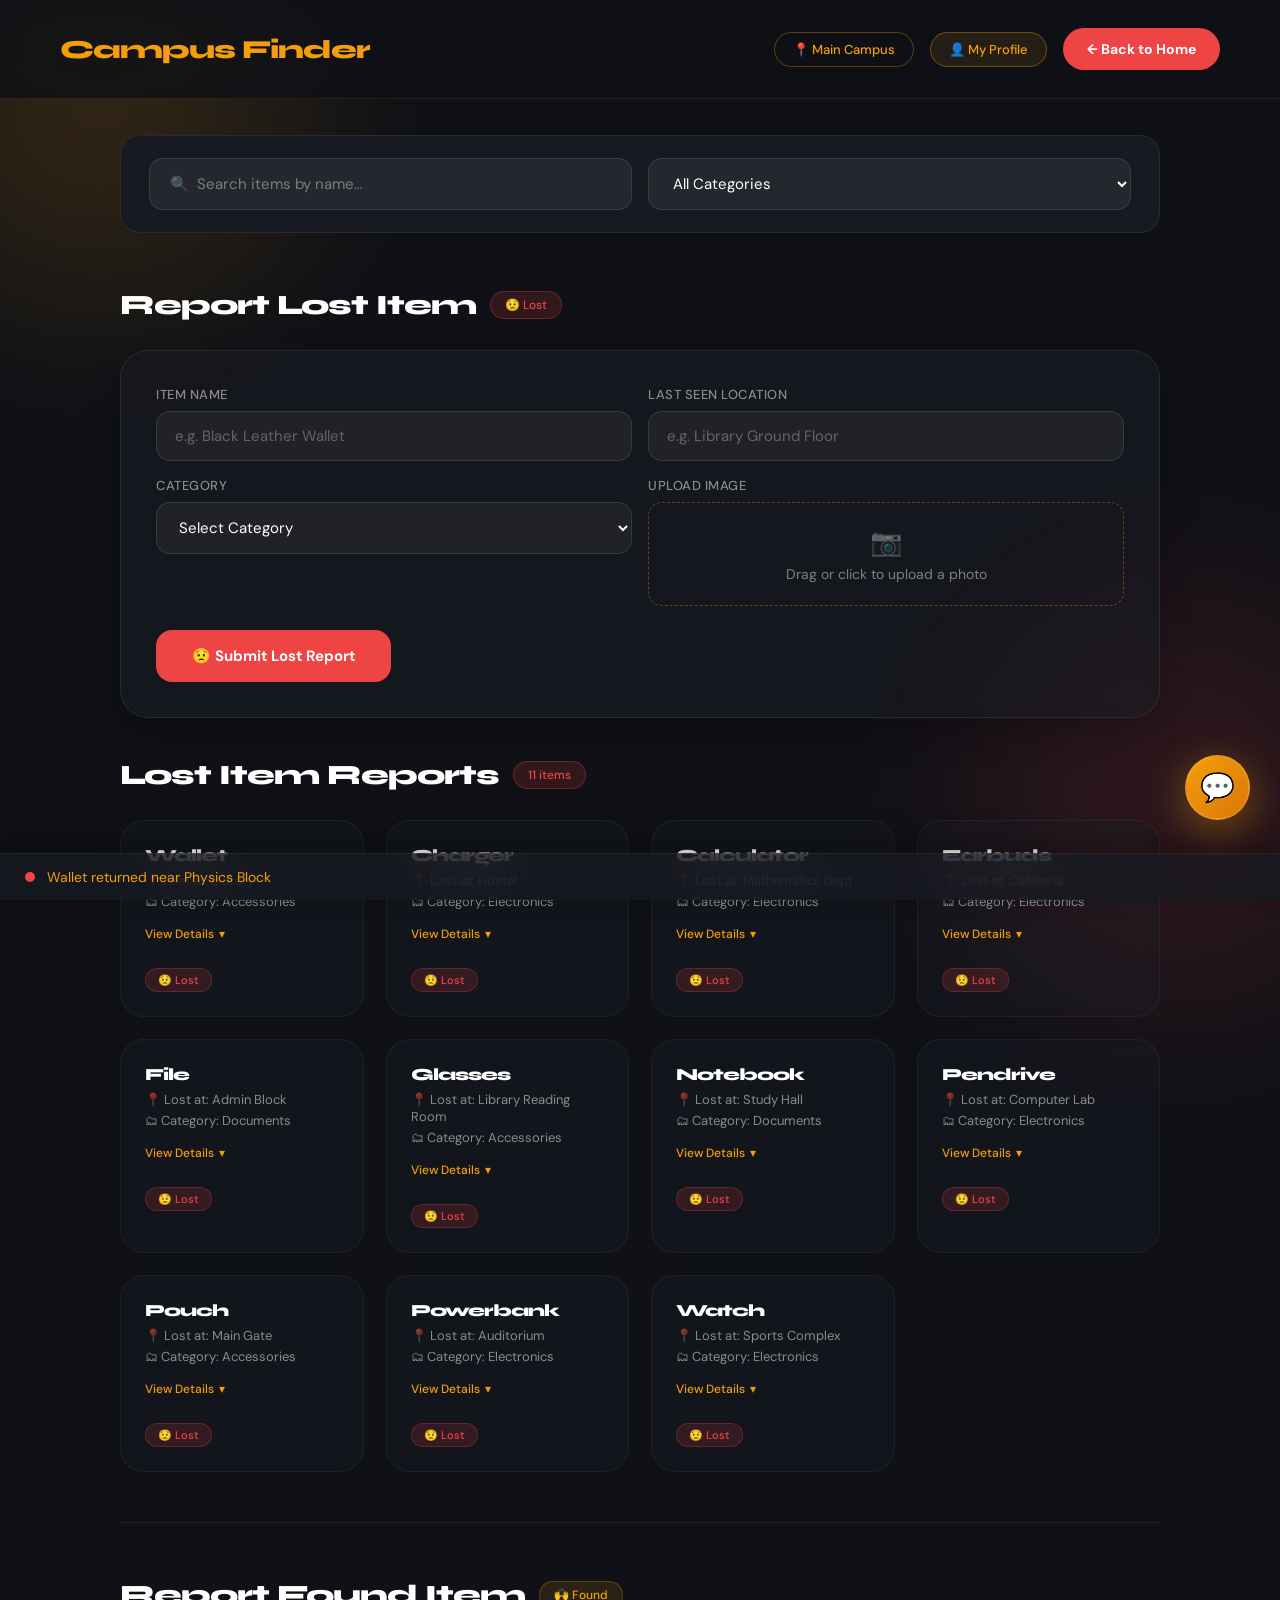
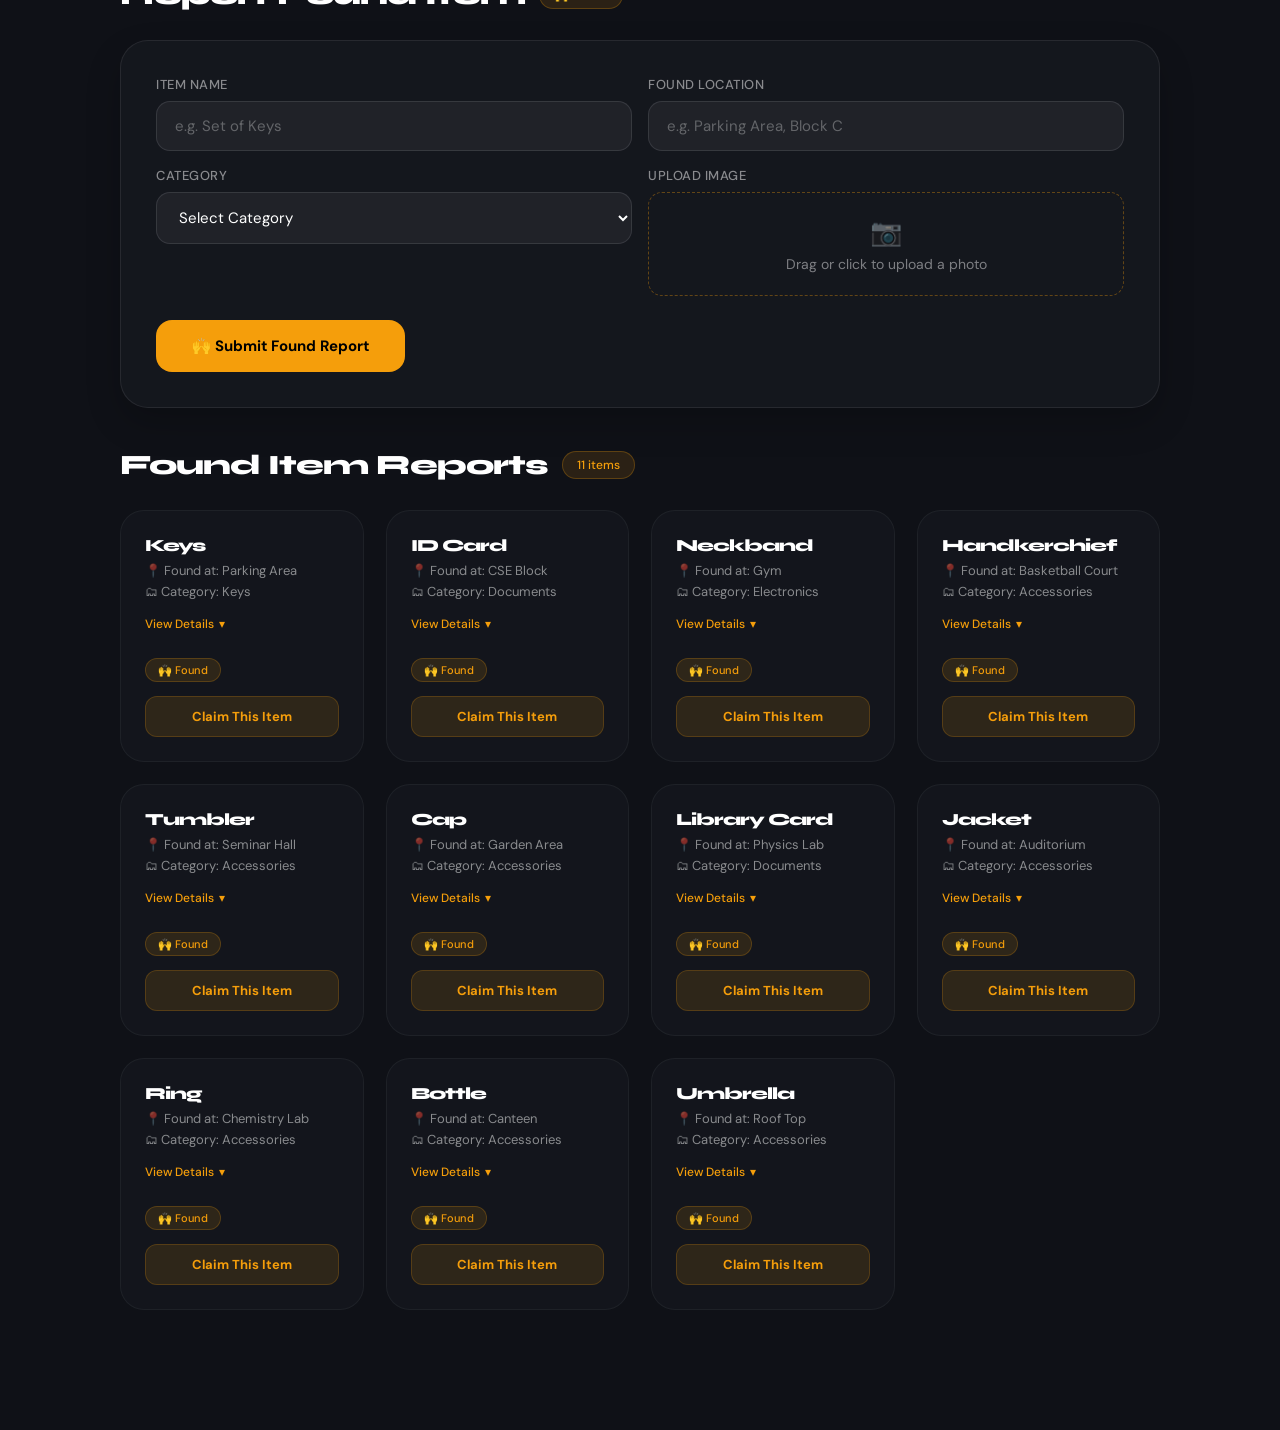
==== index.html @ 606bebe0 "Add files via upload" ====
<!DOCTYPE html>
<html lang="en">

<head>
  <meta charset="UTF-8">
  <meta name="viewport" content="width=device-width, initial-scale=1.0">
  <title>Campus Finder – Dashboard</title>
  <meta name="description"
    content="Campus Finder smart lost and found dashboard. Report lost items, browse found items, and reclaim your belongings on campus.">
  <link rel="preconnect" href="https://fonts.googleapis.com">
  <link rel="preconnect" href="https://fonts.gstatic.com" crossorigin>
  <link href="https://fonts.googleapis.com/css2?family=Syne:wght@800&family=DM+Sans:wght@300;400;500&display=swap"
    rel="stylesheet">
  <style>
    /* ── Reset & Base ── */
    *,
    *::before,
    *::after {
      margin: 0;
      padding: 0;
      box-sizing: border-box;
    }

    body {
      background: #0F1117;
      color: #fff;
      font-family: 'DM Sans', sans-serif;
      overflow-x: hidden;
      opacity: 0;
      animation: fadeInPage 0.8s ease forwards;
      background-attachment: fixed;
    }

    @keyframes fadeInPage {
      from {
        opacity: 0;
      }

      to {
        opacity: 1;
      }
    }

    h1,
    h2,
    h3,
    .logo {
      font-family: 'Syne', sans-serif;
      font-weight: 800;
      letter-spacing: -1px;
    }

    /* ── Scrollbar ── */
    ::-webkit-scrollbar {
      width: 6px;
    }

    ::-webkit-scrollbar-track {
      background: #0F1117;
    }

    ::-webkit-scrollbar-thumb {
      background: #F59E0B;
      border-radius: 999px;
    }

    /* ── Navbar ── */
    .navbar {
      display: flex;
      justify-content: space-between;
      align-items: center;
      padding: 28px 60px;
      position: sticky;
      top: 0;
      z-index: 100;
      background: rgba(15, 17, 23, 0.85);
      backdrop-filter: blur(18px);
      border-bottom: 1px solid rgba(245, 158, 11, 0.12);
    }

    .logo {
      font-size: 26px;
      color: #F59E0B;
    }

    .nav-right {
      display: flex;
      align-items: center;
      gap: 16px;
    }

    .nav-tag {
      padding: 8px 18px;
      border-radius: 999px;
      border: 1px solid rgba(245, 158, 11, 0.35);
      color: #F59E0B;
      font-size: 13px;
      font-weight: 500;
    }

    .nav-logout {
      padding: 12px 24px;
      border-radius: 999px;
      border: none;
      background: #EF4444;
      color: #fff;
      font-weight: bold;
      cursor: pointer;
      transition: 0.3s;
      font-family: 'DM Sans', sans-serif;
      font-size: 14px;
    }

    .nav-logout:hover {
      transform: translateY(-3px);
      box-shadow: 0 6px 20px rgba(239, 68, 68, 0.4);
    }

    /* ── Page wrapper ── */
    .page {
      max-width: 1100px;
      margin: 0 auto;
      padding: 0 30px 120px;
    }

    /* ── Section headings ── */
    .section-header {
      display: flex;
      align-items: center;
      gap: 14px;
      margin: 55px 0 28px;
    }

    .section-header h2 {
      font-size: 28px;
    }

    .section-pill {
      padding: 5px 14px;
      border-radius: 999px;
      font-size: 12px;
      font-weight: 500;
    }

    .pill-red {
      background: rgba(239, 68, 68, 0.15);
      color: #EF4444;
      border: 1px solid rgba(239, 68, 68, 0.3);
    }

    .pill-amber {
      background: rgba(245, 158, 11, 0.12);
      color: #F59E0B;
      border: 1px solid rgba(245, 158, 11, 0.25);
    }

    /* ── Search & Filter bar ── */
    .search-bar {
      display: flex;
      gap: 16px;
      flex-wrap: wrap;
      background: #171A21;
      border-radius: 20px;
      padding: 22px 28px;
      border: 1px solid rgba(255, 255, 255, 0.07);
      margin-top: 36px;
    }

    .search-bar input,
    .search-bar select {
      flex: 1;
      min-width: 200px;
      padding: 14px 20px;
      border: 1px solid rgba(255, 255, 255, 0.1);
      border-radius: 14px;
      background: rgba(255, 255, 255, 0.06);
      color: #fff;
      font-size: 15px;
      font-family: 'DM Sans', sans-serif;
      outline: none;
      transition: 0.3s;
    }

    .search-bar input::placeholder {
      color: rgba(255, 255, 255, 0.4);
    }

    .search-bar input:focus,
    .search-bar select:focus {
      border-color: #F59E0B;
      background: rgba(245, 158, 11, 0.07);
    }

    .search-bar select option {
      background: #171A21;
      color: #fff;
    }

    /* ── Glass card panel ── */
    .glass-panel {
      background: rgba(23, 26, 33, 0.7);
      border-radius: 28px;
      padding: 35px;
      border: 1px solid rgba(255, 255, 255, 0.08);
      backdrop-filter: blur(12px);
      box-shadow: 0 15px 35px rgba(0, 0, 0, 0.2);
      transition: 0.4s cubic-bezier(0.175, 0.885, 0.32, 1.275);
    }

    .glass-panel:hover {
      border-color: rgba(245, 158, 11, 0.15);
      box-shadow: 0 20px 45px rgba(0, 0, 0, 0.3);
    }

    /* ── Form grid ── */
    .form-grid {
      display: grid;
      grid-template-columns: 1fr 1fr;
      gap: 16px;
    }

    @media(max-width:640px) {
      .form-grid {
        grid-template-columns: 1fr;
      }
    }

    .form-field {
      display: flex;
      flex-direction: column;
      gap: 8px;
    }

    .form-field label {
      font-size: 13px;
      color: rgba(255, 255, 255, 0.5);
      font-weight: 500;
      letter-spacing: 0.5px;
    }

    .form-field input,
    .form-field select,
    .form-field textarea {
      padding: 14px 18px;
      border: 1px solid rgba(255, 255, 255, 0.1);
      border-radius: 14px;
      background: rgba(255, 255, 255, 0.05);
      color: #fff;
      font-size: 15px;
      font-family: 'DM Sans', sans-serif;
      outline: none;
      transition: 0.3s;
      resize: none;
    }

    .form-field input::placeholder,
    .form-field textarea::placeholder {
      color: rgba(255, 255, 255, 0.3);
    }

    .form-field input:focus,
    .form-field select:focus,
    .form-field textarea:focus {
      border-color: #F59E0B;
      background: rgba(245, 158, 11, 0.06);
    }

    .form-field select option {
      background: #171A21;
    }

    /* File upload zone */
    .upload-zone {
      border: 1.5px dashed rgba(245, 158, 11, 0.35);
      border-radius: 14px;
      padding: 22px;
      text-align: center;
      cursor: pointer;
      transition: 0.3s;
      color: rgba(255, 255, 255, 0.45);
      font-size: 14px;
      position: relative;
      overflow: hidden;
    }

    .upload-zone:hover {
      border-color: #F59E0B;
      background: rgba(245, 158, 11, 0.05);
      color: #F59E0B;
    }

    .upload-zone input[type="file"] {
      position: absolute;
      inset: 0;
      opacity: 0;
      cursor: pointer;
      width: 100%;
      height: 100%;
    }

    .upload-zone .upload-icon {
      font-size: 26px;
      margin-bottom: 6px;
    }

    /* Preview img */
    .preview-img {
      margin-top: 12px;
      border-radius: 14px;
      max-width: 120px;
      display: none;
      box-shadow: 0 8px 25px rgba(0, 0, 0, 0.3);
      transition: 0.4s;
    }

    .preview-img:hover {
      transform: rotate(-1deg) scale(1.05);
    }

    /* Submit buttons */
    .submit-btn {
      display: inline-flex;
      align-items: center;
      gap: 8px;
      margin-top: 24px;
      padding: 16px 36px;
      border: none;
      border-radius: 16px;
      font-size: 15px;
      font-weight: bold;
      font-family: 'DM Sans', sans-serif;
      cursor: pointer;
      transition: 0.35s;
    }

    .btn-lost {
      background: #EF4444;
      color: #fff;
    }

    .btn-lost:hover {
      transform: translateY(-4px) scale(1.03);
      box-shadow: 0 8px 24px rgba(239, 68, 68, 0.4);
    }

    .btn-found {
      background: #F59E0B;
      color: #000;
    }

    .btn-found:hover {
      transform: translateY(-4px) scale(1.03);
      box-shadow: 0 8px 24px rgba(245, 158, 11, 0.4);
    }

    /* ── Item cards grid ── */
    .items-grid {
      display: grid;
      grid-template-columns: repeat(auto-fill, minmax(240px, 1fr));
      gap: 22px;
      margin-top: 6px;
    }

    .item-card {
      background: rgba(23, 26, 33, 0.6);
      border-radius: 24px;
      padding: 24px;
      border: 1px solid rgba(255, 255, 255, 0.05);
      transition: all 0.4s cubic-bezier(0.165, 0.84, 0.44, 1);
      opacity: 0;
      transform: translateY(30px);
      position: relative;
      overflow: hidden;
      backdrop-filter: blur(8px);
    }

    .item-card::before {
      content: '';
      position: absolute;
      inset: 0;
      border-radius: 24px;
      padding: 1px;
      background: linear-gradient(135deg, rgba(245, 158, 11, 0.4), transparent, rgba(239, 68, 68, 0.4));
      -webkit-mask: linear-gradient(#fff 0 0) content-box, linear-gradient(#fff 0 0);
      mask: linear-gradient(#fff 0 0) content-box, linear-gradient(#fff 0 0);
      -webkit-mask-composite: xor;
      mask-composite: exclude;
      opacity: 0;
      transition: 0.4s;
    }

    .item-card.show {
      opacity: 1;
      transform: translateY(0);
    }

    .item-card:hover {
      transform: translateY(-10px) scale(1.02);
      border-color: transparent;
      box-shadow: 0 25px 50px -12px rgba(0, 0, 0, 0.5);
      background: rgba(23, 26, 33, 0.8);
    }

    .item-card:hover::before {
      opacity: 1;
    }

    .item-card img {
      width: 100%;
      height: 140px;
      object-fit: cover;
      border-radius: 12px;
      margin-bottom: 14px;
      background: rgba(255, 255, 255, 0.04);
    }

    .item-card h3 {
      font-size: 17px;
      margin-bottom: 6px;
    }

    .item-card p {
      font-size: 13px;
      color: rgba(255, 255, 255, 0.5);
      margin-bottom: 4px;
    }

    .item-card .card-tag {
      display: inline-block;
      margin-top: 10px;
      padding: 4px 12px;
      border-radius: 999px;
      font-size: 11px;
      font-weight: 500;
    }

    .tag-lost {
      background: rgba(239, 68, 68, 0.15);
      color: #EF4444;
      border: 1px solid rgba(239, 68, 68, 0.25);
    }

    .tag-found {
      background: rgba(245, 158, 11, 0.12);
      color: #F59E0B;
      border: 1px solid rgba(245, 158, 11, 0.22);
    }

    .claim-btn {
      display: block;
      width: 100%;
      margin-top: 14px;
      padding: 11px;
      border: none;
      border-radius: 12px;
      background: rgba(245, 158, 11, 0.12);
      color: #F59E0B;
      font-family: 'DM Sans', sans-serif;
      font-weight: bold;
      font-size: 13px;
      cursor: pointer;
      transition: 0.3s;
      border: 1px solid rgba(245, 158, 11, 0.2);
    }

    .claim-btn:hover {
      background: #F59E0B;
      color: #000;
      transform: none;
    }

    .empty-state {
      text-align: center;
      padding: 50px 20px;
      color: rgba(255, 255, 255, 0.25);
      font-size: 15px;
    }

    .empty-state .empty-icon {
      font-size: 40px;
      margin-bottom: 12px;
    }

    /* ── Toast notification ── */
    .toast {
      position: fixed;
      top: 90px;
      right: 30px;
      background: #171A21;
      color: #fff;
      padding: 16px 24px;
      border-radius: 16px;
      border: 1px solid rgba(245, 158, 11, 0.3);
      font-size: 14px;
      font-weight: 500;
      z-index: 999;
      opacity: 0;
      transform: translateX(40px);
      transition: 0.4s;
      pointer-events: none;
    }

    .toast.show {
      opacity: 1;
      transform: translateX(0);
    }

    .toast .toast-icon {
      margin-right: 8px;
    }

    /* ── Scroll reveal ── */
    .reveal {
      opacity: 0;
      transform: translateY(35px);
      transition: 0.9s ease;
    }

    .reveal.show {
      opacity: 1;
      transform: translateY(0);
    }

    /* ── Live Ticker (bottom bar) ── */
    .ticker {
      position: fixed;
      bottom: 0;
      width: 100%;
      background: rgba(23, 26, 33, 0.8);
      backdrop-filter: blur(20px);
      padding: 14px 25px;
      display: flex;
      align-items: center;
      gap: 12px;
      border-top: 1px solid rgba(245, 158, 11, 0.1);
      z-index: 150;
      box-shadow: 0 -10px 30px rgba(0, 0, 0, 0.3);
    }

    .pulse {
      width: 10px;
      height: 10px;
      background: #EF4444;
      border-radius: 50%;
      animation: pulse 1.5s infinite;
      flex-shrink: 0;
    }

    @keyframes pulse {
      0% {
        transform: scale(1);
        opacity: 1;
      }

      50% {
        transform: scale(1.5);
        opacity: 0.5;
      }

      100% {
        transform: scale(1);
        opacity: 1;
      }
    }

    #tickerText {
      color: #F59E0B;
      font-size: 14px;
    }

    /* ── Divider ── */
    .divider {
      border: none;
      border-top: 1px solid rgba(255, 255, 255, 0.07);
      margin: 50px 0;
    }

    /* ── Chat Widget ── */
    .chat-widget {
      position: fixed;
      bottom: 80px;
      right: 30px;
      z-index: 2000;
      display: flex;
      flex-direction: column;
      align-items: flex-end;
      gap: 15px;
    }

    .chat-bubble {
      width: 65px;
      height: 65px;
      background: linear-gradient(135deg, #F59E0B, #D97706);
      border-radius: 50%;
      display: flex;
      justify-content: center;
      align-items: center;
      cursor: pointer;
      box-shadow: 0 10px 40px rgba(245, 158, 11, 0.4);
      transition: 0.4s cubic-bezier(0.175, 0.885, 0.32, 1.275);
      font-size: 28px;
      border: 2px solid rgba(255, 255, 255, 0.1);
    }

    .chat-bubble:hover {
      transform: scale(1.1) rotate(10deg);
    }

    .chat-window {
      width: 350px;
      height: 450px;
      background: #171A21;
      border: 1px solid rgba(255, 255, 255, 0.1);
      border-radius: 24px;
      display: none;
      flex-direction: column;
      overflow: hidden;
      box-shadow: 0 20px 50px rgba(0, 0, 0, 0.5);
      backdrop-filter: blur(20px);
      transform-origin: bottom right;
      animation: chatOpen 0.4s cubic-bezier(0.17, 0.67, 0.83, 0.67);
    }

    @keyframes chatOpen {
      from {
        transform: scale(0.5);
        opacity: 0;
      }

      to {
        transform: scale(1);
        opacity: 1;
      }
    }

    .chat-window.active {
      display: flex;
    }

    .chat-header {
      padding: 20px;
      background: rgba(245, 158, 11, 0.1);
      border-bottom: 1px solid rgba(255, 255, 255, 0.05);
      display: flex;
      justify-content: space-between;
      align-items: center;
    }

    .chat-header h4 {
      font-family: 'Syne', sans-serif;
      font-size: 16px;
      color: #F59E0B;
    }

    .chat-status {
      font-size: 11px;
      color: #10B981;
      margin-left: 8px;
    }

    .chat-messages {
      flex: 1;
      padding: 20px;
      overflow-y: auto;
      display: flex;
      flex-direction: column;
      gap: 12px;
    }

    .message {
      max-width: 80%;
      padding: 12px 16px;
      border-radius: 16px;
      font-size: 14px;
      line-height: 1.4;
    }

    .msg-received {
      background: rgba(255, 255, 255, 0.05);
      align-self: flex-start;
      border-bottom-left-radius: 4px;
      color: rgba(255, 255, 255, 0.8);
    }

    .msg-sent {
      background: #F59E0B;
      color: black;
      align-self: flex-end;
      border-bottom-right-radius: 4px;
      font-weight: 500;
    }

    .chat-input-area {
      padding: 15px;
      background: rgba(0, 0, 0, 0.2);
      border-top: 1px solid rgba(255, 255, 255, 0.05);
      display: flex;
      gap: 10px;
    }

    .chat-input-area input {
      flex: 1;
      background: rgba(255, 255, 255, 0.05);
      border: 1px solid rgba(255, 255, 255, 0.1);
      padding: 10px 15px;
      border-radius: 12px;
      color: white;
      outline: none;
      font-size: 14px;
    }

    .send-btn {
      background: transparent;
      border: none;
      color: #F59E0B;
      font-size: 20px;
      cursor: pointer;
      margin: 0;
      padding: 0 5px;
      animation: none;
    }

    @keyframes fadeInDown {
      from {
        opacity: 0;
        transform: translateY(-10px);
      }

      to {
        opacity: 1;
        transform: translateY(0);
      }
    }

    .item-details {
      max-height: 0;
      opacity: 0;
      overflow: hidden;
      transition: all 0.5s cubic-bezier(0.4, 0, 0.2, 1);
      margin-top: 0;
      padding-top: 0;
    }

    .item-details.active {
      max-height: 500px;
      opacity: 1;
      margin-top: 15px;
      padding-top: 15px;
      border-top: 1px solid rgba(255, 255, 255, 0.08);
    }

    .details-toggle-btn {
      display: inline-flex;
      align-items: center;
      gap: 5px;
      margin-top: 12px;
      font-size: 12px;
      color: #F59E0B;
      cursor: pointer;
      font-weight: 500;
      transition: 0.3s;
    }

    .details-toggle-btn:hover {
      opacity: 0.8;
      text-decoration: underline;
    }

    /* ── Glow Orbs ── */
    .glow-orb {
      position: fixed;
      width: 400px;
      height: 400px;
      border-radius: 50%;
      filter: blur(100px);
      z-index: -1;
      opacity: 0.15;
      pointer-events: none;
      animation: orbit 20s infinite linear;
    }

    .orb-1 {
      background: #F59E0B;
      top: -100px;
      left: -100px;
    }

    .orb-2 {
      background: #EF4444;
      bottom: -100px;
      right: -100px;
      animation-delay: -10s;
    }

    @keyframes orbit {
      0% {
        transform: translate(0, 0) scale(1);
      }

      33% {
        transform: translate(100px, 50px) scale(1.1);
      }

      66% {
        transform: translate(-50px, 100px) scale(0.9);
      }

      100% {
        transform: translate(0, 0) scale(1);
      }
    }
  </style>
</head>

<body>

  <!-- Glow Orbs -->
  <div class="glow-orb orb-1"></div>
  <div class="glow-orb orb-2"></div>

  <!-- Navbar -->
  <nav class="navbar">
    <div class="logo">Campus Finder</div>
    <div class="nav-right">
      <span class="nav-tag">📍 Main Campus</span>
      <a href="profile.html" class="nav-tag" style="text-decoration:none; background:rgba(245, 158, 11, 0.1);">👤 My
        Profile</a>
      <button class="nav-logout" onclick="goBack()">← Back to Home</button>
    </div>
  </nav>

  <div class="page">

    <!-- ── Search & Filter ── -->
    <div class="search-bar reveal">
      <input type="text" id="searchInput" placeholder="🔍  Search items by name…" oninput="searchItems()">
      <select id="categoryFilter" onchange="filterByCategory()">
        <option value="All">All Categories</option>
        <option value="Electronics">Electronics</option>
        <option value="Documents">Documents</option>
        <option value="Keys">Keys</option>
        <option value="Bags">Bags</option>
        <option value="Accessories">Accessories</option>
      </select>
    </div>

    <!-- ── Report Lost Item ── -->
    <div class="section-header reveal" id="lostSection">
      <h2>Report Lost Item</h2>
      <span class="section-pill pill-red">😟 Lost</span>
    </div>

    <div class="glass-panel reveal">
      <div class="form-grid">
        <div class="form-field">
          <label>ITEM NAME</label>
          <input type="text" id="lostItemName" placeholder="e.g. Black Leather Wallet">
        </div>
        <div class="form-field">
          <label>LAST SEEN LOCATION</label>
          <input type="text" id="lostLocation" placeholder="e.g. Library Ground Floor">
        </div>
        <div class="form-field">
          <label>CATEGORY</label>
          <select id="lostCategory">
            <option value="">Select Category</option>
            <option value="Electronics">Electronics</option>
            <option value="Documents">Documents</option>
            <option value="Keys">Keys</option>
            <option value="Bags">Bags</option>
            <option value="Accessories">Accessories</option>
          </select>
        </div>
        <div class="form-field">
          <label>UPLOAD IMAGE</label>
          <div class="upload-zone" id="lostUploadZone">
            <div class="upload-icon">📷</div>
            Drag or click to upload a photo
            <input type="file" id="lostImageInput" accept="image/*">
          </div>
          <img id="lostPreview" class="preview-img" alt="Lost item preview">
        </div>
      </div>
      <button class="submit-btn btn-lost" id="submitLostBtn" onclick="submitLostItem()">
        😟 Submit Lost Report
      </button>
    </div>

    <!-- ── Lost Items Grid ── -->
    <div class="section-header reveal" style="margin-top:40px;">
      <h2>Lost Item Reports</h2>
      <span class="section-pill pill-red" id="lostCount">0 items</span>
    </div>
    <div class="items-grid" id="lostItemList"></div>

    <hr class="divider">

    <!-- ── Report Found Item ── -->
    <div class="section-header reveal" id="foundSection">
      <h2>Report Found Item</h2>
      <span class="section-pill pill-amber">🙌 Found</span>
    </div>

    <div class="glass-panel reveal">
      <div class="form-grid">
        <div class="form-field">
          <label>ITEM NAME</label>
          <input type="text" id="foundItemName" placeholder="e.g. Set of Keys">
        </div>
        <div class="form-field">
          <label>FOUND LOCATION</label>
          <input type="text" id="foundLocation" placeholder="e.g. Parking Area, Block C">
        </div>
        <div class="form-field">
          <label>CATEGORY</label>
          <select id="foundCategory">
            <option value="">Select Category</option>
            <option value="Electronics">Electronics</option>
            <option value="Documents">Documents</option>
            <option value="Keys">Keys</option>
            <option value="Bags">Bags</option>
            <option value="Accessories">Accessories</option>
          </select>
        </div>
        <div class="form-field">
          <label>UPLOAD IMAGE</label>
          <div class="upload-zone" id="foundUploadZone">
            <div class="upload-icon">📷</div>
            Drag or click to upload a photo
            <input type="file" id="foundImageInput" accept="image/*">
          </div>
          <img id="foundPreview" class="preview-img" alt="Found item preview">
        </div>
      </div>
      <button class="submit-btn btn-found" id="submitFoundBtn" onclick="submitFoundItem()">
        🙌 Submit Found Report
      </button>
    </div>

    <!-- ── Found Items Grid ── -->
    <div class="section-header reveal" style="margin-top:40px;">
      <h2>Found Item Reports</h2>
      <span class="section-pill pill-amber" id="foundCount">0 items</span>
    </div>
    <div class="items-grid" id="foundItemList"></div>

  </div>

  <!-- Chat Widget -->
  <div class="chat-widget">
    <div class="chat-window" id="chatWindow">
      <div class="chat-header">
        <div>
          <h4>Campus Messenger <span class="chat-status">● Online</span></h4>
        </div>
        <span style="cursor:pointer; opacity:0.5;" onclick="toggleChat()">&times;</span>
      </div>
      <div class="chat-messages" id="chatMessages">
        <div class="message msg-received">Hi! I think I found your keys near Block B.</div>
        <div class="message msg-received">Are they the ones with the blue keychain?</div>
      </div>
      <div class="chat-input-area">
        <input type="text" id="chatInput" placeholder="Type a message..."
          onkeypress="if(event.key==='Enter') sendMsg()">
        <button class="send-btn" onclick="sendMsg()">➤</button>
      </div>
    </div>
    <div class="chat-bubble" onclick="toggleChat()">
      💬
    </div>
  </div>

  <!-- Toast -->
  <div class="toast" id="toast"><span class="toast-icon"></span><span id="toastMsg"></span></div>

  <!-- Live Ticker -->
  <div class="ticker">
    <div class="pulse"></div>
    <div id="tickerText"></div>
  </div>

  <script src="script.js"></script>
  <script>
    /* ─── Navigation ─── */
    function goBack() {
      document.body.style.opacity = '0';
      setTimeout(() => window.location.href = 'login.html', 500);
    }

    /* ─── Toast helper ─── */
    function showToast(icon, msg) {
      const t = document.getElementById('toast');
      document.getElementById('toastMsg').innerText = msg;
      t.querySelector('.toast-icon').innerText = icon;
      t.classList.add('show');
      setTimeout(() => t.classList.remove('show'), 3000);
    }

    /* ─── Image preview ─── */
    function setupPreview(inputId, previewId) {
      document.getElementById(inputId).addEventListener('change', function () {
        const file = this.files[0];
        if (file) {
          const reader = new FileReader();
          reader.onload = e => {
            const prev = document.getElementById(previewId);
            prev.src = e.target.result;
            prev.style.display = 'block';
          };
          reader.readAsDataURL(file);
        }
      });
    }
    setupPreview('lostImageInput', 'lostPreview');
    setupPreview('foundImageInput', 'foundPreview');

    /* ─── Render item cards ─── */
    function renderCard(item, type, index) {
      const isLost = type === 'lost';
      const imgSrc = item.image || '';
      const uniqueId = `${type}-${index}`;
      return `
        <div class="item-card" onclick="toggleDetails('${uniqueId}')">
          ${imgSrc ? `<img src="${imgSrc}" alt="${item.name}" onerror="this.style.display='none'">` : ''}
          <h3>${item.name}</h3>
          <p>📍 ${isLost ? 'Lost at' : 'Found at'}: ${item.location}</p>
          <p>🗂 Category: ${item.category}</p>
          
          <div class="details-toggle-btn">
            <span>View Details</span>
            <span id="arrow-${uniqueId}">▾</span>
          </div>

          <div id="details-${uniqueId}" class="item-details" style="font-size:13px; color:rgba(255,255,255,0.7); line-height:1.6;">
            <div style="margin-bottom:8px;"><strong style="color:#F59E0B;">Description:</strong> ${item.description || 'No additional details provided for this item.'}</div>
            <div style="margin-bottom:12px;"><strong style="color:#F59E0B;">Date Reported:</strong> ${item.date || 'May 12, 2026'}</div>
            <button class="claim-btn" style="margin-top:5px; background:rgba(245, 158, 11, 0.05); color:#F59E0B; border: 1px solid rgba(245,158,11,0.2);" onclick="event.stopPropagation(); showToast('📧', 'Message sent to the owner!')">
              ${isLost ? 'I found this!' : 'Contact Reporter'}
            </button>
          </div>

          <div style="margin-top:15px;">
            <span class="card-tag ${isLost ? 'tag-lost' : 'tag-found'}">${isLost ? '😟 Lost' : '🙌 Found'}</span>
          </div>
          ${!isLost ? `<button class="claim-btn" onclick="event.stopPropagation(); claimItem('${item.name}')">Claim This Item</button>` : ''}
        </div>`;
    }

    /* ─── Override displayItems from script.js ─── */
    function displayItems() {
      const lostList = document.getElementById('lostItemList');
      const foundList = document.getElementById('foundItemList');

      // Respect active search/filter
      const query = (document.getElementById('searchInput')?.value || '').toLowerCase();
      const category = document.getElementById('categoryFilter')?.value || 'All';

      function matchItem(item) {
        const nameMatch = item.name.toLowerCase().includes(query);
        const catMatch = category === 'All' || item.category === category;
        return nameMatch && catMatch;
      }

      const filteredLost = lostItems.filter(matchItem);
      const filteredFound = foundItems.filter(matchItem);

      lostList.innerHTML = filteredLost.length
        ? filteredLost.map((i, idx) => renderCard(i, 'lost', idx)).join('')
        : '<div class="empty-state"><div class="empty-icon">📭</div>No lost items yet</div>';

      foundList.innerHTML = filteredFound.length
        ? filteredFound.map((i, idx) => renderCard(i, 'found', idx)).join('')
        : '<div class="empty-state"><div class="empty-icon">📭</div>No found items yet</div>';

      document.getElementById('lostCount').innerText = filteredLost.length + ' item' + (filteredLost.length !== 1 ? 's' : '');
      document.getElementById('foundCount').innerText = filteredFound.length + ' item' + (filteredFound.length !== 1 ? 's' : '');

      // Trigger card reveal
      requestAnimationFrame(() => {
        document.querySelectorAll('.item-card').forEach((c, i) => {
          setTimeout(() => c.classList.add('show'), i * 80);
        });
      });
    }

    /* ─── Override submitLostItem ─── */
    function submitLostItem() {
      const name = document.getElementById('lostItemName').value.trim();
      const location = document.getElementById('lostLocation').value.trim();
      const category = document.getElementById('lostCategory').value;
      const preview = document.getElementById('lostPreview').src;

      if (!name || !location || !category) {
        showToast('⚠️', 'Please fill in all fields before submitting.');
        return;
      }
      lostItems.unshift({ name, location, category, image: preview || '' });
      document.getElementById('lostItemName').value = '';
      document.getElementById('lostLocation').value = '';
      document.getElementById('lostCategory').value = '';
      document.getElementById('lostPreview').style.display = 'none';
      displayItems();
      showToast('😟', `"${name}" reported as lost!`);
    }

    /* ─── Override submitFoundItem ─── */
    function submitFoundItem() {
      const name = document.getElementById('foundItemName').value.trim();
      const location = document.getElementById('foundLocation').value.trim();
      const category = document.getElementById('foundCategory').value;
      const preview = document.getElementById('foundPreview').src;

      if (!name || !location || !category) {
        showToast('⚠️', 'Please fill in all fields before submitting.');
        return;
      }
      foundItems.unshift({ name, location, category, image: preview || '' });
      document.getElementById('foundItemName').value = '';
      document.getElementById('foundLocation').value = '';
      document.getElementById('foundCategory').value = '';
      document.getElementById('foundPreview').style.display = 'none';
      displayItems();
      showToast('🙌', `"${name}" reported as found!`);
    }

    /* ─── Override claimItem ─── */
    function claimItem(name) {
      showToast('✅', `Claim request sent for "${name}"!`);
    }

    /* ─── Override search / filter ─── */
    function searchItems() { displayItems(); }
    function filterByCategory() { displayItems(); }

    function toggleDetails(id) {
      const el = document.getElementById(`details-${id}`);
      const arrow = document.getElementById(`arrow-${id}`);
      const card = el.closest('.item-card');

      el.classList.toggle('active');

      if (el.classList.contains('active')) {
        arrow.style.transform = 'rotate(180deg)';
        arrow.style.display = 'inline-block';
      } else {
        arrow.style.transform = 'rotate(0deg)';
      }
    }

    /* ─── Live Ticker ─── */
    const tickerMessages = [
      'Wallet returned near Physics Block',
      'ID card claimed from Library',
      'Keys found in Hostel B',
      'Notebook matched in CSE Block',
      'Charger recovered from Cafeteria'
    ];
    let tickerIndex = 0;
    function rotateTicker() {
      document.getElementById('tickerText').innerText = tickerMessages[tickerIndex];
      tickerIndex = (tickerIndex + 1) % tickerMessages.length;
    }
    rotateTicker();
    setInterval(rotateTicker, 2500);

    /* ─── Scroll reveal ─── */
    const revealObserver = new IntersectionObserver(entries => {
      entries.forEach(e => { if (e.isIntersecting) e.target.classList.add('show'); });
    }, { threshold: 0.1 });
    document.querySelectorAll('.reveal').forEach(el => revealObserver.observe(el));

    /* ─── Chat Logic ─── */
    function toggleChat() {
      const win = document.getElementById('chatWindow');
      win.classList.toggle('active');
    }

    function sendMsg() {
      const input = document.getElementById('chatInput');
      const text = input.value.trim();
      if (!text) return;

      const container = document.getElementById('chatMessages');

      // Add sent message
      const msg = document.createElement('div');
      msg.className = 'message msg-sent';
      msg.innerText = text;
      container.appendChild(msg);

      input.value = '';
      container.scrollTop = container.scrollHeight;

      // Demo auto-reply
      setTimeout(() => {
        const reply = document.createElement('div');
        reply.className = 'message msg-received';
        reply.innerText = "That's great! Let's meet at the library entrance at 4 PM.";
        container.appendChild(reply);
        container.scrollTop = container.scrollHeight;
      }, 1000);
    }

    /* ─── Init ─── */
    displayItems();
  </script>
</body>

</html>
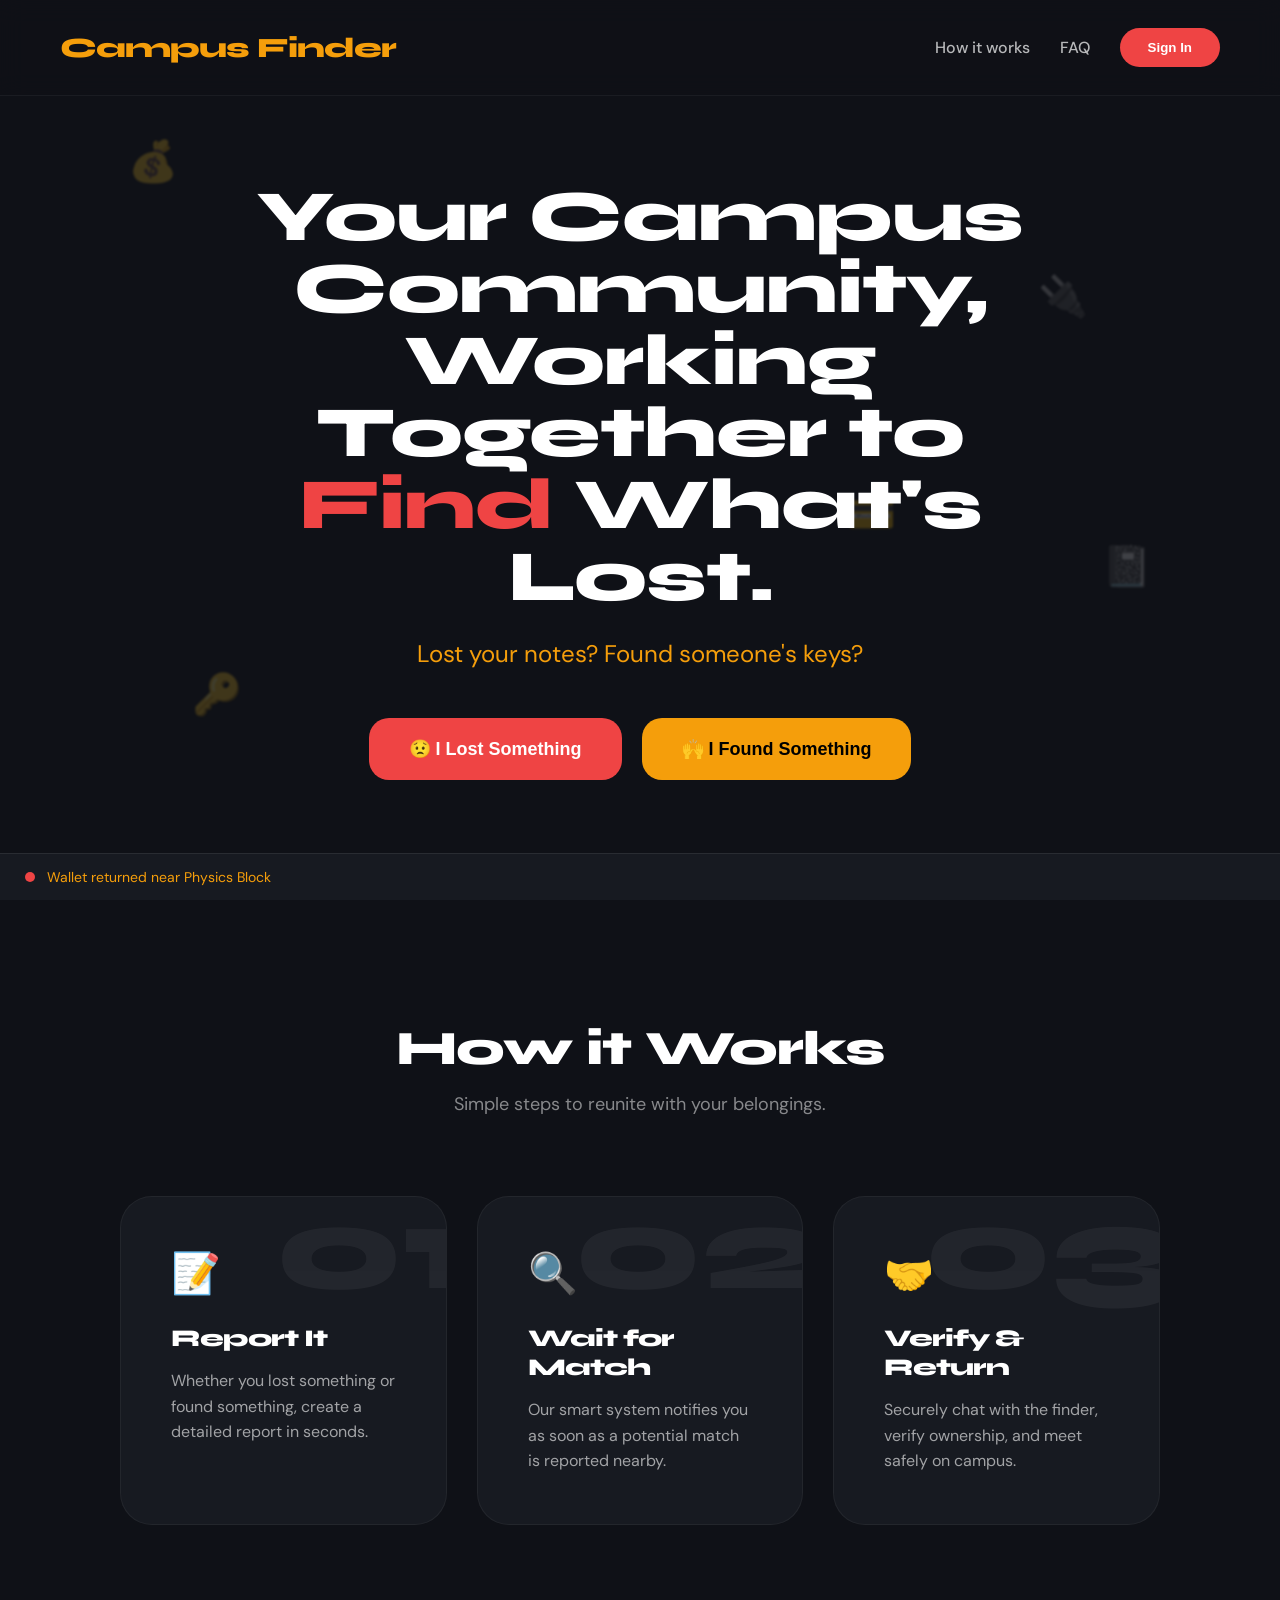
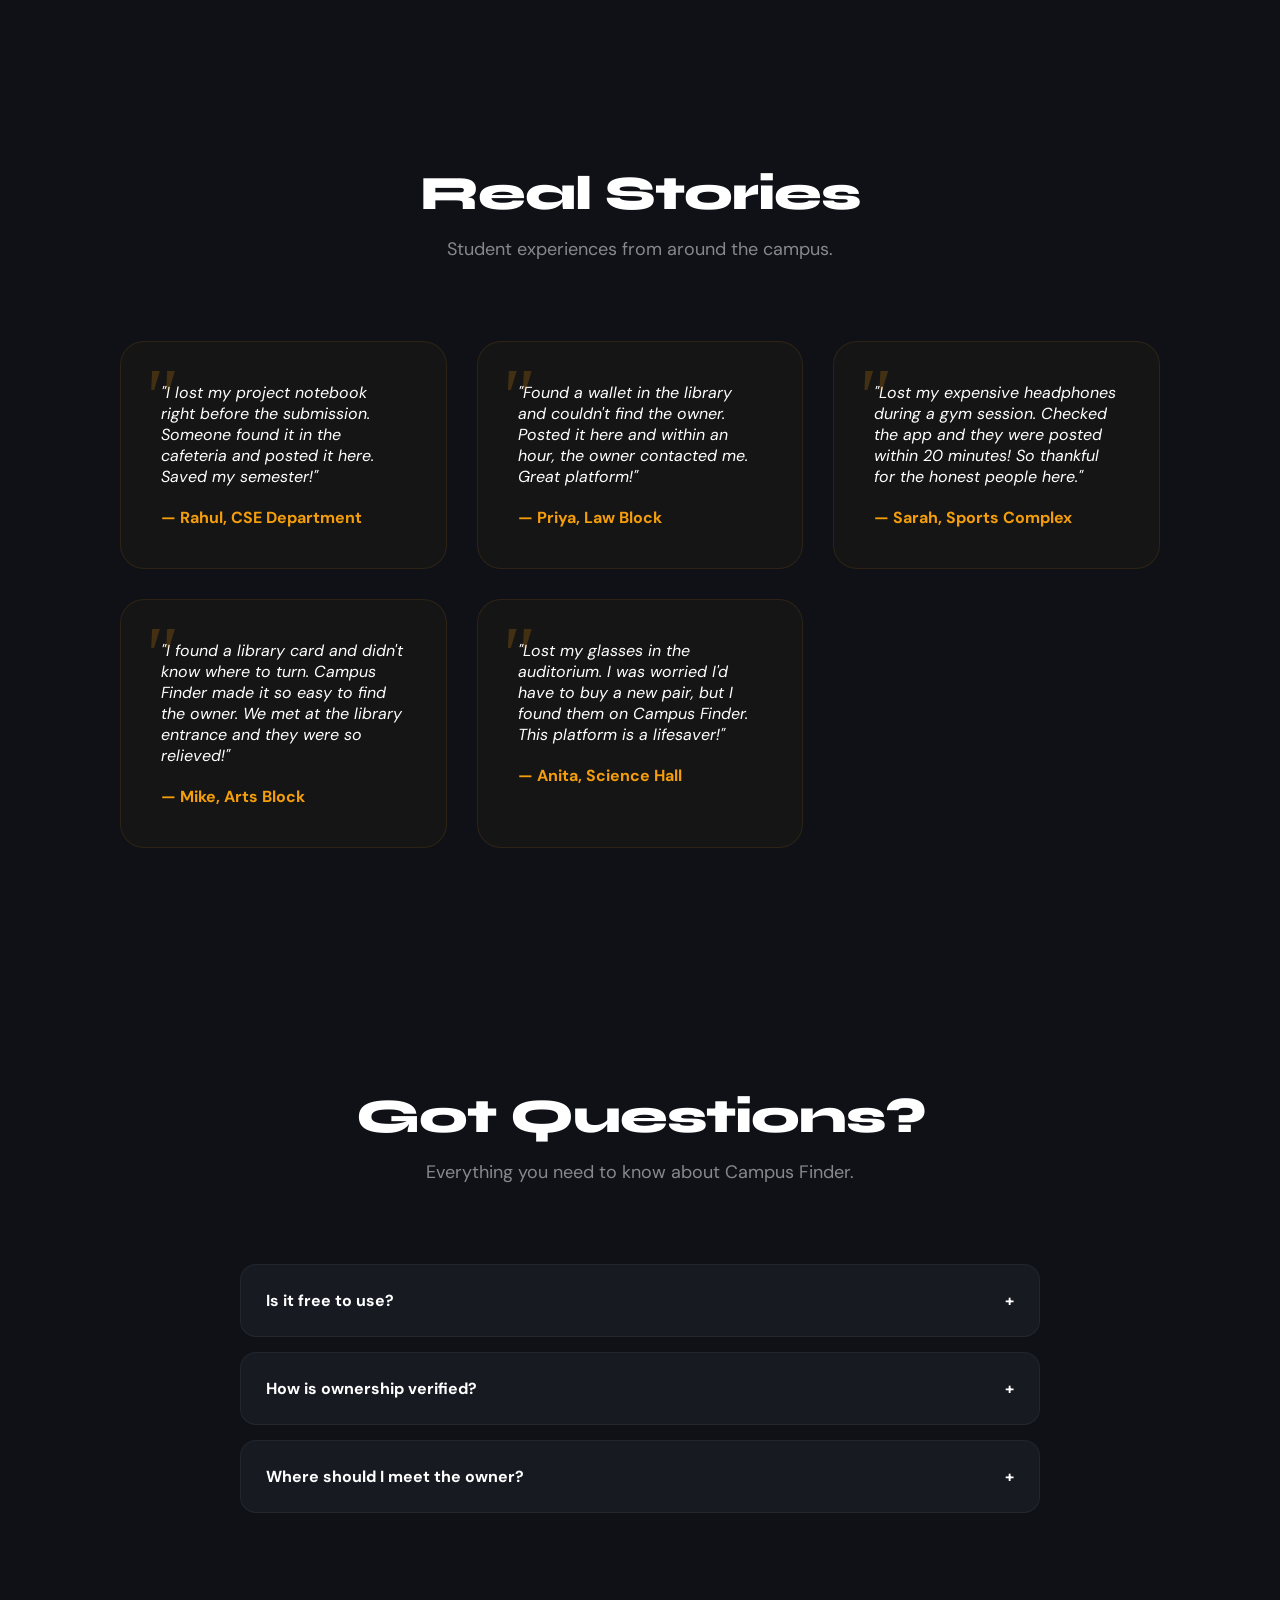
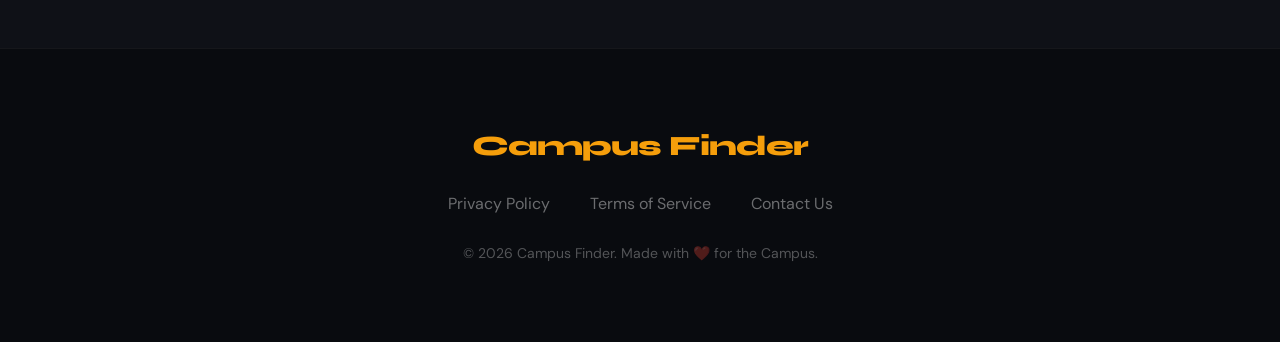
==== commit 0f0ea8cd: "Add files via upload" ====
--- a/index.html
+++ b/index.html
@@ -4,18 +4,14 @@
 <head>
   <meta charset="UTF-8">
   <meta name="viewport" content="width=device-width, initial-scale=1.0">
-  <title>Campus Finder – Dashboard</title>
-  <meta name="description"
-    content="Campus Finder smart lost and found dashboard. Report lost items, browse found items, and reclaim your belongings on campus.">
+  <title>Campus Finder – Smart Lost & Found</title>
   <link rel="preconnect" href="https://fonts.googleapis.com">
   <link rel="preconnect" href="https://fonts.gstatic.com" crossorigin>
   <link href="https://fonts.googleapis.com/css2?family=Syne:wght@800&family=DM+Sans:wght@300;400;500&display=swap"
     rel="stylesheet">
   <style>
     /* ── Reset & Base ── */
-    *,
-    *::before,
-    *::after {
+    * {
       margin: 0;
       padding: 0;
       box-sizing: border-box;
@@ -23,22 +19,10 @@
 
     body {
       background: #0F1117;
-      color: #fff;
+      color: white;
       font-family: 'DM Sans', sans-serif;
       overflow-x: hidden;
-      opacity: 0;
-      animation: fadeInPage 0.8s ease forwards;
-      background-attachment: fixed;
-    }
-
-    @keyframes fadeInPage {
-      from {
-        opacity: 0;
-      }
-
-      to {
-        opacity: 1;
-      }
+      scroll-behavior: smooth;
     }
 
     h1,
@@ -50,491 +34,421 @@
       letter-spacing: -1px;
     }
 
-    /* ── Scrollbar ── */
-    ::-webkit-scrollbar {
-      width: 6px;
-    }
-
-    ::-webkit-scrollbar-track {
-      background: #0F1117;
-    }
-
-    ::-webkit-scrollbar-thumb {
-      background: #F59E0B;
-      border-radius: 999px;
-    }
-
     /* ── Navbar ── */
     .navbar {
       display: flex;
       justify-content: space-between;
       align-items: center;
       padding: 28px 60px;
-      position: sticky;
+      position: fixed;
       top: 0;
-      z-index: 100;
-      background: rgba(15, 17, 23, 0.85);
-      backdrop-filter: blur(18px);
-      border-bottom: 1px solid rgba(245, 158, 11, 0.12);
+      width: 100%;
+      z-index: 1000;
+      background: rgba(15, 17, 23, 0.8);
+      backdrop-filter: blur(12px);
+      border-bottom: 1px solid rgba(255, 255, 255, 0.05);
     }
 
     .logo {
-      font-size: 26px;
+      font-size: 28px;
       color: #F59E0B;
-    }
-
-    .nav-right {
-      display: flex;
+      cursor: pointer;
+    }
+
+    .nav-links {
+      display: flex;
+      gap: 30px;
       align-items: center;
-      gap: 16px;
-    }
-
-    .nav-tag {
-      padding: 8px 18px;
-      border-radius: 999px;
-      border: 1px solid rgba(245, 158, 11, 0.35);
+    }
+
+    .nav-links a {
+      color: rgba(255, 255, 255, 0.7);
+      text-decoration: none;
+      font-weight: 500;
+      transition: 0.3s;
+    }
+
+    .nav-links a:hover {
       color: #F59E0B;
-      font-size: 13px;
-      font-weight: 500;
-    }
-
-    .nav-logout {
-      padding: 12px 24px;
+    }
+
+    .nav-login {
+      padding: 12px 28px;
       border-radius: 999px;
       border: none;
       background: #EF4444;
-      color: #fff;
+      color: white;
       font-weight: bold;
       cursor: pointer;
       transition: 0.3s;
-      font-family: 'DM Sans', sans-serif;
-      font-size: 14px;
-    }
-
-    .nav-logout:hover {
+    }
+
+    .nav-login:hover {
       transform: translateY(-3px);
-      box-shadow: 0 6px 20px rgba(239, 68, 68, 0.4);
-    }
-
-    /* ── Page wrapper ── */
-    .page {
+      box-shadow: 0 10px 20px rgba(239, 68, 68, 0.3);
+    }
+
+    /* ── Hero Section ── */
+    .hero {
+      min-height: 100vh;
+      display: flex;
+      flex-direction: column;
+      justify-content: center;
+      align-items: center;
+      text-align: center;
+      padding: 120px 30px 60px;
+      position: relative;
+    }
+
+    .hero h1 {
+      font-size: 72px;
+      line-height: 1;
+      margin-bottom: 25px;
+      max-width: 900px;
+    }
+
+    #rotatingText {
+      font-size: 24px;
+      color: #F59E0B;
+      min-height: 40px;
+      margin-bottom: 40px;
+    }
+
+    .cta-group {
+      display: flex;
+      gap: 20px;
+      flex-wrap: wrap;
+    }
+
+    .cta-btn {
+      padding: 20px 40px;
+      border: none;
+      border-radius: 20px;
+      font-size: 18px;
+      font-weight: bold;
+      cursor: pointer;
+      transition: 0.3s;
+      display: flex;
+      align-items: center;
+      gap: 10px;
+    }
+
+    .lost-btn {
+      background: #EF4444;
+      color: white;
+    }
+
+    .found-btn {
+      background: #F59E0B;
+      color: black;
+    }
+
+    .cta-btn:hover {
+      transform: translateY(-5px) scale(1.05);
+    }
+
+    /* ── Floating Elements ── */
+    .floating-item {
+      position: absolute;
+      font-size: 40px;
+      opacity: 0.2;
+      filter: blur(1px);
+      animation: floatAround 20s infinite linear;
+      pointer-events: none;
+    }
+
+    @keyframes floatAround {
+      0% {
+        transform: translate(0, 0) rotate(0deg);
+      }
+
+      25% {
+        transform: translate(100px, 50px) rotate(90deg);
+      }
+
+      50% {
+        transform: translate(50px, 150px) rotate(180deg);
+      }
+
+      75% {
+        transform: translate(-100px, 100px) rotate(270deg);
+      }
+
+      100% {
+        transform: translate(0, 0) rotate(360deg);
+      }
+    }
+
+
+
+    /* ── How It Works ── */
+    .section {
+      padding: 120px 30px;
       max-width: 1100px;
       margin: 0 auto;
-      padding: 0 30px 120px;
-    }
-
-    /* ── Section headings ── */
-    .section-header {
-      display: flex;
+    }
+
+    .section-title {
+      text-align: center;
+      margin-bottom: 80px;
+    }
+
+    .section-title h2 {
+      font-size: 48px;
+      margin-bottom: 15px;
+    }
+
+    .section-title p {
+      color: rgba(255, 255, 255, 0.5);
+      font-size: 18px;
+    }
+
+    .steps-grid {
+      display: grid;
+      grid-template-columns: repeat(auto-fit, minmax(300px, 1fr));
+      gap: 30px;
+    }
+
+    .step-card {
+      background: #171A21;
+      padding: 50px;
+      border-radius: 32px;
+      border: 1px solid rgba(255, 255, 255, 0.05);
+      transition: 0.4s;
+      position: relative;
+      overflow: hidden;
+    }
+
+    .step-card:hover {
+      transform: translateY(-10px);
+      border-color: rgba(245, 158, 11, 0.3);
+    }
+
+    .step-num {
+      position: absolute;
+      top: -20px;
+      right: -20px;
+      font-size: 120px;
+      font-family: 'Syne', sans-serif;
+      opacity: 0.05;
+      font-weight: 900;
+    }
+
+    .step-icon {
+      font-size: 40px;
+      margin-bottom: 25px;
+      display: block;
+    }
+
+    .step-card h3 {
+      font-size: 24px;
+      margin-bottom: 15px;
+    }
+
+    .step-card p {
+      color: rgba(255, 255, 255, 0.6);
+      line-height: 1.6;
+    }
+
+    /* ── Testimonials ── */
+    .testimonial-card {
+      background: rgba(245, 158, 11, 0.03);
+      border: 1px solid rgba(245, 158, 11, 0.1);
+      padding: 40px;
+      border-radius: 24px;
+      font-style: italic;
+      position: relative;
+    }
+
+    .testimonial-card::before {
+      content: '"';
+      position: absolute;
+      top: 10px;
+      left: 20px;
+      font-size: 80px;
+      color: #F59E0B;
+      opacity: 0.2;
+      font-family: serif;
+    }
+
+    .author {
+      margin-top: 20px;
+      font-style: normal;
+      font-weight: bold;
+      color: #F59E0B;
+      display: block;
+    }
+
+    /* ── FAQ ── */
+    .faq-item {
+      background: #171A21;
+      margin-bottom: 15px;
+      border-radius: 16px;
+      overflow: hidden;
+      border: 1px solid rgba(255, 255, 255, 0.05);
+    }
+
+    .faq-question {
+      padding: 25px;
+      cursor: pointer;
+      display: flex;
+      justify-content: space-between;
       align-items: center;
-      gap: 14px;
-      margin: 55px 0 28px;
-    }
-
-    .section-header h2 {
-      font-size: 28px;
-    }
-
-    .section-pill {
-      padding: 5px 14px;
-      border-radius: 999px;
-      font-size: 12px;
-      font-weight: 500;
-    }
-
-    .pill-red {
-      background: rgba(239, 68, 68, 0.15);
-      color: #EF4444;
-      border: 1px solid rgba(239, 68, 68, 0.3);
-    }
-
-    .pill-amber {
-      background: rgba(245, 158, 11, 0.12);
+      font-weight: bold;
+    }
+
+    .faq-answer {
+      padding: 0 25px 25px;
+      color: rgba(255, 255, 255, 0.6);
+      display: none;
+    }
+
+    /* ── Footer ── */
+    footer {
+      background: #090B0F;
+      padding: 80px 30px;
+      text-align: center;
+      border-top: 1px solid rgba(255, 255, 255, 0.05);
+    }
+
+    .footer-links {
+      display: flex;
+      justify-content: center;
+      gap: 40px;
+      margin: 30px 0;
+    }
+
+    .footer-links a {
+      color: rgba(255, 255, 255, 0.4);
+      text-decoration: none;
+      transition: 0.3s;
+    }
+
+    .footer-links a:hover {
       color: #F59E0B;
-      border: 1px solid rgba(245, 158, 11, 0.25);
-    }
-
-    /* ── Search & Filter bar ── */
-    .search-bar {
-      display: flex;
-      gap: 16px;
-      flex-wrap: wrap;
+    }
+
+    /* ── Login Modal ── */
+    .modal-overlay {
+      position: fixed;
+      inset: 0;
+      background: rgba(0, 0, 0, 0.9);
+      backdrop-filter: blur(10px);
+      z-index: 2000;
+      display: none;
+      justify-content: center;
+      align-items: center;
+      opacity: 0;
+      transition: 0.5s;
+    }
+
+    .modal-content {
       background: #171A21;
-      border-radius: 20px;
-      padding: 22px 28px;
-      border: 1px solid rgba(255, 255, 255, 0.07);
-      margin-top: 36px;
-    }
-
-    .search-bar input,
-    .search-bar select {
-      flex: 1;
-      min-width: 200px;
-      padding: 14px 20px;
+      width: 100%;
+      max-width: 450px;
+      padding: 50px;
+      border-radius: 32px;
       border: 1px solid rgba(255, 255, 255, 0.1);
-      border-radius: 14px;
-      background: rgba(255, 255, 255, 0.06);
-      color: #fff;
-      font-size: 15px;
-      font-family: 'DM Sans', sans-serif;
+      position: relative;
+      transform: translateY(30px);
+      transition: 0.5s;
+    }
+
+    .modal-overlay.active {
+      display: flex;
+      opacity: 1;
+    }
+
+    .modal-overlay.active .modal-content {
+      transform: translateY(0);
+    }
+
+    .modal-close {
+      position: absolute;
+      top: 25px;
+      right: 25px;
+      font-size: 24px;
+      cursor: pointer;
+      color: rgba(255, 255, 255, 0.3);
+      transition: 0.3s;
+    }
+
+    .modal-close:hover {
+      color: white;
+    }
+
+    .modal-content h2 {
+      font-size: 32px;
+      margin-bottom: 10px;
+      text-align: center;
+    }
+
+    .modal-content p {
+      color: rgba(255, 255, 255, 0.5);
+      text-align: center;
+      margin-bottom: 35px;
+    }
+
+    .form-field {
+      margin-bottom: 20px;
+    }
+
+    .form-field label {
+      display: block;
+      font-size: 13px;
+      color: rgba(255, 255, 255, 0.4);
+      margin-bottom: 8px;
+      text-transform: uppercase;
+    }
+
+    .form-field input {
+      width: 100%;
+      padding: 16px;
+      background: rgba(255, 255, 255, 0.05);
+      border: 1px solid rgba(255, 255, 255, 0.1);
+      border-radius: 12px;
+      color: white;
+      font-family: inherit;
       outline: none;
       transition: 0.3s;
     }
 
-    .search-bar input::placeholder {
-      color: rgba(255, 255, 255, 0.4);
-    }
-
-    .search-bar input:focus,
-    .search-bar select:focus {
+    .form-field input:focus {
       border-color: #F59E0B;
-      background: rgba(245, 158, 11, 0.07);
-    }
-
-    .search-bar select option {
-      background: #171A21;
-      color: #fff;
-    }
-
-    /* ── Glass card panel ── */
-    .glass-panel {
-      background: rgba(23, 26, 33, 0.7);
-      border-radius: 28px;
-      padding: 35px;
-      border: 1px solid rgba(255, 255, 255, 0.08);
-      backdrop-filter: blur(12px);
-      box-shadow: 0 15px 35px rgba(0, 0, 0, 0.2);
-      transition: 0.4s cubic-bezier(0.175, 0.885, 0.32, 1.275);
-    }
-
-    .glass-panel:hover {
-      border-color: rgba(245, 158, 11, 0.15);
-      box-shadow: 0 20px 45px rgba(0, 0, 0, 0.3);
-    }
-
-    /* ── Form grid ── */
-    .form-grid {
-      display: grid;
-      grid-template-columns: 1fr 1fr;
-      gap: 16px;
-    }
-
-    @media(max-width:640px) {
-      .form-grid {
-        grid-template-columns: 1fr;
-      }
-    }
-
-    .form-field {
-      display: flex;
-      flex-direction: column;
-      gap: 8px;
-    }
-
-    .form-field label {
-      font-size: 13px;
-      color: rgba(255, 255, 255, 0.5);
-      font-weight: 500;
-      letter-spacing: 0.5px;
-    }
-
-    .form-field input,
-    .form-field select,
-    .form-field textarea {
-      padding: 14px 18px;
-      border: 1px solid rgba(255, 255, 255, 0.1);
-      border-radius: 14px;
-      background: rgba(255, 255, 255, 0.05);
-      color: #fff;
-      font-size: 15px;
-      font-family: 'DM Sans', sans-serif;
-      outline: none;
-      transition: 0.3s;
-      resize: none;
-    }
-
-    .form-field input::placeholder,
-    .form-field textarea::placeholder {
-      color: rgba(255, 255, 255, 0.3);
-    }
-
-    .form-field input:focus,
-    .form-field select:focus,
-    .form-field textarea:focus {
-      border-color: #F59E0B;
-      background: rgba(245, 158, 11, 0.06);
-    }
-
-    .form-field select option {
-      background: #171A21;
-    }
-
-    /* File upload zone */
-    .upload-zone {
-      border: 1.5px dashed rgba(245, 158, 11, 0.35);
-      border-radius: 14px;
-      padding: 22px;
-      text-align: center;
+      background: rgba(245, 158, 11, 0.05);
+    }
+
+    .login-submit {
+      width: 100%;
+      padding: 18px;
+      background: #F59E0B;
+      color: black;
+      border: none;
+      border-radius: 12px;
+      font-weight: bold;
+      font-size: 16px;
       cursor: pointer;
       transition: 0.3s;
-      color: rgba(255, 255, 255, 0.45);
-      font-size: 14px;
-      position: relative;
-      overflow: hidden;
-    }
-
-    .upload-zone:hover {
-      border-color: #F59E0B;
-      background: rgba(245, 158, 11, 0.05);
-      color: #F59E0B;
-    }
-
-    .upload-zone input[type="file"] {
-      position: absolute;
-      inset: 0;
-      opacity: 0;
-      cursor: pointer;
-      width: 100%;
-      height: 100%;
-    }
-
-    .upload-zone .upload-icon {
-      font-size: 26px;
-      margin-bottom: 6px;
-    }
-
-    /* Preview img */
-    .preview-img {
-      margin-top: 12px;
-      border-radius: 14px;
-      max-width: 120px;
-      display: none;
-      box-shadow: 0 8px 25px rgba(0, 0, 0, 0.3);
-      transition: 0.4s;
-    }
-
-    .preview-img:hover {
-      transform: rotate(-1deg) scale(1.05);
-    }
-
-    /* Submit buttons */
-    .submit-btn {
-      display: inline-flex;
-      align-items: center;
-      gap: 8px;
-      margin-top: 24px;
-      padding: 16px 36px;
-      border: none;
-      border-radius: 16px;
-      font-size: 15px;
-      font-weight: bold;
-      font-family: 'DM Sans', sans-serif;
-      cursor: pointer;
-      transition: 0.35s;
-    }
-
-    .btn-lost {
-      background: #EF4444;
-      color: #fff;
-    }
-
-    .btn-lost:hover {
-      transform: translateY(-4px) scale(1.03);
-      box-shadow: 0 8px 24px rgba(239, 68, 68, 0.4);
-    }
-
-    .btn-found {
-      background: #F59E0B;
-      color: #000;
-    }
-
-    .btn-found:hover {
-      transform: translateY(-4px) scale(1.03);
-      box-shadow: 0 8px 24px rgba(245, 158, 11, 0.4);
-    }
-
-    /* ── Item cards grid ── */
-    .items-grid {
-      display: grid;
-      grid-template-columns: repeat(auto-fill, minmax(240px, 1fr));
-      gap: 22px;
-      margin-top: 6px;
-    }
-
-    .item-card {
-      background: rgba(23, 26, 33, 0.6);
-      border-radius: 24px;
-      padding: 24px;
-      border: 1px solid rgba(255, 255, 255, 0.05);
-      transition: all 0.4s cubic-bezier(0.165, 0.84, 0.44, 1);
-      opacity: 0;
-      transform: translateY(30px);
-      position: relative;
-      overflow: hidden;
-      backdrop-filter: blur(8px);
-    }
-
-    .item-card::before {
-      content: '';
-      position: absolute;
-      inset: 0;
-      border-radius: 24px;
-      padding: 1px;
-      background: linear-gradient(135deg, rgba(245, 158, 11, 0.4), transparent, rgba(239, 68, 68, 0.4));
-      -webkit-mask: linear-gradient(#fff 0 0) content-box, linear-gradient(#fff 0 0);
-      mask: linear-gradient(#fff 0 0) content-box, linear-gradient(#fff 0 0);
-      -webkit-mask-composite: xor;
-      mask-composite: exclude;
-      opacity: 0;
-      transition: 0.4s;
-    }
-
-    .item-card.show {
-      opacity: 1;
-      transform: translateY(0);
-    }
-
-    .item-card:hover {
-      transform: translateY(-10px) scale(1.02);
-      border-color: transparent;
-      box-shadow: 0 25px 50px -12px rgba(0, 0, 0, 0.5);
-      background: rgba(23, 26, 33, 0.8);
-    }
-
-    .item-card:hover::before {
-      opacity: 1;
-    }
-
-    .item-card img {
-      width: 100%;
-      height: 140px;
-      object-fit: cover;
-      border-radius: 12px;
-      margin-bottom: 14px;
-      background: rgba(255, 255, 255, 0.04);
-    }
-
-    .item-card h3 {
-      font-size: 17px;
-      margin-bottom: 6px;
-    }
-
-    .item-card p {
-      font-size: 13px;
-      color: rgba(255, 255, 255, 0.5);
-      margin-bottom: 4px;
-    }
-
-    .item-card .card-tag {
-      display: inline-block;
       margin-top: 10px;
-      padding: 4px 12px;
-      border-radius: 999px;
-      font-size: 11px;
-      font-weight: 500;
-    }
-
-    .tag-lost {
-      background: rgba(239, 68, 68, 0.15);
-      color: #EF4444;
-      border: 1px solid rgba(239, 68, 68, 0.25);
-    }
-
-    .tag-found {
-      background: rgba(245, 158, 11, 0.12);
-      color: #F59E0B;
-      border: 1px solid rgba(245, 158, 11, 0.22);
-    }
-
-    .claim-btn {
-      display: block;
-      width: 100%;
-      margin-top: 14px;
-      padding: 11px;
-      border: none;
-      border-radius: 12px;
-      background: rgba(245, 158, 11, 0.12);
-      color: #F59E0B;
-      font-family: 'DM Sans', sans-serif;
-      font-weight: bold;
-      font-size: 13px;
-      cursor: pointer;
-      transition: 0.3s;
-      border: 1px solid rgba(245, 158, 11, 0.2);
-    }
-
-    .claim-btn:hover {
-      background: #F59E0B;
-      color: #000;
-      transform: none;
-    }
-
-    .empty-state {
-      text-align: center;
-      padding: 50px 20px;
-      color: rgba(255, 255, 255, 0.25);
-      font-size: 15px;
-    }
-
-    .empty-state .empty-icon {
-      font-size: 40px;
-      margin-bottom: 12px;
-    }
-
-    /* ── Toast notification ── */
-    .toast {
-      position: fixed;
-      top: 90px;
-      right: 30px;
-      background: #171A21;
-      color: #fff;
-      padding: 16px 24px;
-      border-radius: 16px;
-      border: 1px solid rgba(245, 158, 11, 0.3);
-      font-size: 14px;
-      font-weight: 500;
-      z-index: 999;
-      opacity: 0;
-      transform: translateX(40px);
-      transition: 0.4s;
-      pointer-events: none;
-    }
-
-    .toast.show {
-      opacity: 1;
-      transform: translateX(0);
-    }
-
-    .toast .toast-icon {
-      margin-right: 8px;
-    }
-
-    /* ── Scroll reveal ── */
-    .reveal {
-      opacity: 0;
-      transform: translateY(35px);
-      transition: 0.9s ease;
-    }
-
-    .reveal.show {
-      opacity: 1;
-      transform: translateY(0);
-    }
-
-    /* ── Live Ticker (bottom bar) ── */
+    }
+
+    .login-submit:hover {
+      transform: translateY(-3px);
+      box-shadow: 0 10px 20px rgba(245, 158, 11, 0.2);
+    }
+
+    /* ── Ticker ── */
     .ticker {
       position: fixed;
       bottom: 0;
       width: 100%;
-      background: rgba(23, 26, 33, 0.8);
-      backdrop-filter: blur(20px);
+      background: #171A21;
       padding: 14px 25px;
       display: flex;
       align-items: center;
       gap: 12px;
-      border-top: 1px solid rgba(245, 158, 11, 0.1);
-      z-index: 150;
-      box-shadow: 0 -10px 30px rgba(0, 0, 0, 0.3);
+      border-top: 1px solid rgba(255, 255, 255, 0.08);
+      z-index: 1500;
     }
 
     .pulse {
@@ -543,7 +457,6 @@
       background: #EF4444;
       border-radius: 50%;
       animation: pulse 1.5s infinite;
-      flex-shrink: 0;
     }
 
     @keyframes pulse {
@@ -568,245 +481,33 @@
       font-size: 14px;
     }
 
-    /* ── Divider ── */
-    .divider {
-      border: none;
-      border-top: 1px solid rgba(255, 255, 255, 0.07);
-      margin: 50px 0;
-    }
-
-    /* ── Chat Widget ── */
-    .chat-widget {
-      position: fixed;
-      bottom: 80px;
-      right: 30px;
-      z-index: 2000;
-      display: flex;
-      flex-direction: column;
-      align-items: flex-end;
-      gap: 15px;
-    }
-
-    .chat-bubble {
-      width: 65px;
-      height: 65px;
-      background: linear-gradient(135deg, #F59E0B, #D97706);
-      border-radius: 50%;
-      display: flex;
-      justify-content: center;
-      align-items: center;
-      cursor: pointer;
-      box-shadow: 0 10px 40px rgba(245, 158, 11, 0.4);
-      transition: 0.4s cubic-bezier(0.175, 0.885, 0.32, 1.275);
-      font-size: 28px;
-      border: 2px solid rgba(255, 255, 255, 0.1);
-    }
-
-    .chat-bubble:hover {
-      transform: scale(1.1) rotate(10deg);
-    }
-
-    .chat-window {
-      width: 350px;
-      height: 450px;
-      background: #171A21;
-      border: 1px solid rgba(255, 255, 255, 0.1);
-      border-radius: 24px;
-      display: none;
-      flex-direction: column;
-      overflow: hidden;
-      box-shadow: 0 20px 50px rgba(0, 0, 0, 0.5);
-      backdrop-filter: blur(20px);
-      transform-origin: bottom right;
-      animation: chatOpen 0.4s cubic-bezier(0.17, 0.67, 0.83, 0.67);
-    }
-
-    @keyframes chatOpen {
-      from {
-        transform: scale(0.5);
-        opacity: 0;
-      }
-
-      to {
-        transform: scale(1);
-        opacity: 1;
-      }
-    }
-
-    .chat-window.active {
-      display: flex;
-    }
-
-    .chat-header {
-      padding: 20px;
-      background: rgba(245, 158, 11, 0.1);
-      border-bottom: 1px solid rgba(255, 255, 255, 0.05);
-      display: flex;
-      justify-content: space-between;
-      align-items: center;
-    }
-
-    .chat-header h4 {
-      font-family: 'Syne', sans-serif;
-      font-size: 16px;
-      color: #F59E0B;
-    }
-
-    .chat-status {
-      font-size: 11px;
-      color: #10B981;
-      margin-left: 8px;
-    }
-
-    .chat-messages {
-      flex: 1;
-      padding: 20px;
-      overflow-y: auto;
-      display: flex;
-      flex-direction: column;
-      gap: 12px;
-    }
-
-    .message {
-      max-width: 80%;
-      padding: 12px 16px;
-      border-radius: 16px;
-      font-size: 14px;
-      line-height: 1.4;
-    }
-
-    .msg-received {
-      background: rgba(255, 255, 255, 0.05);
-      align-self: flex-start;
-      border-bottom-left-radius: 4px;
-      color: rgba(255, 255, 255, 0.8);
-    }
-
-    .msg-sent {
-      background: #F59E0B;
-      color: black;
-      align-self: flex-end;
-      border-bottom-right-radius: 4px;
-      font-weight: 500;
-    }
-
-    .chat-input-area {
-      padding: 15px;
-      background: rgba(0, 0, 0, 0.2);
-      border-top: 1px solid rgba(255, 255, 255, 0.05);
-      display: flex;
-      gap: 10px;
-    }
-
-    .chat-input-area input {
-      flex: 1;
-      background: rgba(255, 255, 255, 0.05);
-      border: 1px solid rgba(255, 255, 255, 0.1);
-      padding: 10px 15px;
-      border-radius: 12px;
-      color: white;
-      outline: none;
-      font-size: 14px;
-    }
-
-    .send-btn {
-      background: transparent;
-      border: none;
-      color: #F59E0B;
-      font-size: 20px;
-      cursor: pointer;
-      margin: 0;
-      padding: 0 5px;
-      animation: none;
-    }
-
-    @keyframes fadeInDown {
-      from {
-        opacity: 0;
-        transform: translateY(-10px);
-      }
-
-      to {
-        opacity: 1;
-        transform: translateY(0);
-      }
-    }
-
-    .item-details {
-      max-height: 0;
+    /* ── Animations ── */
+    .reveal {
       opacity: 0;
-      overflow: hidden;
-      transition: all 0.5s cubic-bezier(0.4, 0, 0.2, 1);
-      margin-top: 0;
-      padding-top: 0;
-    }
-
-    .item-details.active {
-      max-height: 500px;
+      transform: translateY(40px);
+      transition: 1s cubic-bezier(0.17, 0.67, 0.83, 0.67);
+    }
+
+    .reveal.show {
       opacity: 1;
-      margin-top: 15px;
-      padding-top: 15px;
-      border-top: 1px solid rgba(255, 255, 255, 0.08);
-    }
-
-    .details-toggle-btn {
-      display: inline-flex;
-      align-items: center;
-      gap: 5px;
-      margin-top: 12px;
-      font-size: 12px;
-      color: #F59E0B;
-      cursor: pointer;
-      font-weight: 500;
-      transition: 0.3s;
-    }
-
-    .details-toggle-btn:hover {
-      opacity: 0.8;
-      text-decoration: underline;
-    }
-
-    /* ── Glow Orbs ── */
-    .glow-orb {
-      position: fixed;
-      width: 400px;
-      height: 400px;
-      border-radius: 50%;
-      filter: blur(100px);
-      z-index: -1;
-      opacity: 0.15;
-      pointer-events: none;
-      animation: orbit 20s infinite linear;
-    }
-
-    .orb-1 {
-      background: #F59E0B;
-      top: -100px;
-      left: -100px;
-    }
-
-    .orb-2 {
-      background: #EF4444;
-      bottom: -100px;
-      right: -100px;
-      animation-delay: -10s;
-    }
-
-    @keyframes orbit {
-      0% {
-        transform: translate(0, 0) scale(1);
-      }
-
-      33% {
-        transform: translate(100px, 50px) scale(1.1);
-      }
-
-      66% {
-        transform: translate(-50px, 100px) scale(0.9);
-      }
-
-      100% {
-        transform: translate(0, 0) scale(1);
+      transform: translateY(0);
+    }
+
+    @media (max-width: 768px) {
+      .hero h1 {
+        font-size: 48px;
+      }
+
+      .navbar {
+        padding: 20px 30px;
+      }
+
+      .nav-links {
+        display: none;
+      }
+
+      .stats-grid {
+        grid-template-columns: 1fr;
       }
     }
   </style>
@@ -814,346 +515,224 @@
 
 <body>
 
-  <!-- Glow Orbs -->
-  <div class="glow-orb orb-1"></div>
-  <div class="glow-orb orb-2"></div>
-
-  <!-- Navbar -->
+  <!-- Floating Decoration -->
+  <div class="floating-item" style="top: 15%; left: 10%; animation-delay: 0s;">💰</div>
+  <div class="floating-item" style="top: 30%; right: 15%; animation-delay: 2s;">🔌</div>
+  <div class="floating-item" style="bottom: 20%; left: 15%; animation-delay: 4s;">🔑</div>
+  <div class="floating-item" style="top: 60%; right: 10%; animation-delay: 6s;">📓</div>
+  <div class="floating-item" style="bottom: 40%; right: 30%; animation-delay: 1s;">💳</div>
+
   <nav class="navbar">
+    <div class="logo" onclick="window.scrollTo(0,0)">Campus Finder</div>
+    <div class="nav-links">
+      <a href="#how-it-works">How it works</a>
+      <a href="#faq">FAQ</a>
+      <button class="nav-login" onclick="openModal('general')">Sign In</button>
+    </div>
+  </nav>
+
+  <section class="hero reveal">
+    <h1>Your Campus Community, Working Together to <span style="color: #EF4444;">Find</span> What's Lost.</h1>
+    <p id="rotatingText"></p>
+    <div class="cta-group">
+      <button class="cta-btn lost-btn" onclick="openModal('lost')">😟 I Lost Something</button>
+      <button class="cta-btn found-btn" onclick="openModal('found')">🙌 I Found Something</button>
+    </div>
+  </section>
+
+
+
+  <section class="section" id="how-it-works">
+    <div class="section-title reveal">
+      <h2>How it Works</h2>
+      <p>Simple steps to reunite with your belongings.</p>
+    </div>
+    <div class="steps-grid">
+      <div class="step-card reveal">
+        <span class="step-num">01</span>
+        <span class="step-icon">📝</span>
+        <h3>Report It</h3>
+        <p>Whether you lost something or found something, create a detailed report in seconds.</p>
+      </div>
+      <div class="step-card reveal">
+        <span class="step-num">02</span>
+        <span class="step-icon">🔍</span>
+        <h3>Wait for Match</h3>
+        <p>Our smart system notifies you as soon as a potential match is reported nearby.</p>
+      </div>
+      <div class="step-card reveal">
+        <span class="step-num">03</span>
+        <span class="step-icon">🤝</span>
+        <h3>Verify & Return</h3>
+        <p>Securely chat with the finder, verify ownership, and meet safely on campus.</p>
+      </div>
+    </div>
+  </section>
+
+  <section class="section">
+    <div class="section-title reveal">
+      <h2>Real Stories</h2>
+      <p>Student experiences from around the campus.</p>
+    </div>
+    <div class="steps-grid">
+      <div class="testimonial-card reveal">
+        <p>"I lost my project notebook right before the submission. Someone found it in the cafeteria and posted it
+          here. Saved my semester!"</p>
+        <span class="author">— Rahul, CSE Department</span>
+      </div>
+      <div class="testimonial-card reveal">
+        <p>"Found a wallet in the library and couldn't find the owner. Posted it here and within an hour, the owner
+          contacted me. Great platform!"</p>
+        <span class="author">— Priya, Law Block</span>
+      </div>
+      <div class="testimonial-card reveal">
+        <p>"Lost my expensive headphones during a gym session. Checked the app and they were posted within 20 minutes!
+          So thankful for the honest people here."</p>
+        <span class="author">— Sarah, Sports Complex</span>
+      </div>
+      <div class="testimonial-card reveal">
+        <p>"I found a library card and didn't know where to turn. Campus Finder made it so easy to find the owner. We
+          met at the library entrance and they were so relieved!"</p>
+        <span class="author">— Mike, Arts Block</span>
+      </div>
+      <div class="testimonial-card reveal">
+        <p>"Lost my glasses in the auditorium. I was worried I'd have to buy a new pair, but I found them on Campus
+          Finder. This platform is a lifesaver!"</p>
+        <span class="author">— Anita, Science Hall</span>
+      </div>
+    </div>
+  </section>
+
+  <section class="section" id="faq">
+    <div class="section-title reveal">
+      <h2>Got Questions?</h2>
+      <p>Everything you need to know about Campus Finder.</p>
+    </div>
+    <div style="max-width: 800px; margin: 0 auto;">
+      <div class="faq-item reveal">
+        <div class="faq-question">Is it free to use? <span>+</span></div>
+        <div class="faq-answer">Yes! Campus Finder is a community platform built by students, for students. It is 100%
+          free.</div>
+      </div>
+      <div class="faq-item reveal">
+        <div class="faq-question">How is ownership verified? <span>+</span></div>
+        <div class="faq-answer">We encourage finders to ask for specific details not mentioned in the report (like a
+          wallpaper description or a specific item inside a bag).</div>
+      </div>
+      <div class="faq-item reveal">
+        <div class="faq-question">Where should I meet the owner? <span>+</span></div>
+        <div class="faq-answer">Always meet in public campus locations like the main canteen, library entrance, or
+          security desks.</div>
+      </div>
+    </div>
+  </section>
+
+  <footer>
     <div class="logo">Campus Finder</div>
-    <div class="nav-right">
-      <span class="nav-tag">📍 Main Campus</span>
-      <a href="profile.html" class="nav-tag" style="text-decoration:none; background:rgba(245, 158, 11, 0.1);">👤 My
-        Profile</a>
-      <button class="nav-logout" onclick="goBack()">← Back to Home</button>
-    </div>
-  </nav>
-
-  <div class="page">
-
-    <!-- ── Search & Filter ── -->
-    <div class="search-bar reveal">
-      <input type="text" id="searchInput" placeholder="🔍  Search items by name…" oninput="searchItems()">
-      <select id="categoryFilter" onchange="filterByCategory()">
-        <option value="All">All Categories</option>
-        <option value="Electronics">Electronics</option>
-        <option value="Documents">Documents</option>
-        <option value="Keys">Keys</option>
-        <option value="Bags">Bags</option>
-        <option value="Accessories">Accessories</option>
-      </select>
-    </div>
-
-    <!-- ── Report Lost Item ── -->
-    <div class="section-header reveal" id="lostSection">
-      <h2>Report Lost Item</h2>
-      <span class="section-pill pill-red">😟 Lost</span>
-    </div>
-
-    <div class="glass-panel reveal">
-      <div class="form-grid">
-        <div class="form-field">
-          <label>ITEM NAME</label>
-          <input type="text" id="lostItemName" placeholder="e.g. Black Leather Wallet">
-        </div>
-        <div class="form-field">
-          <label>LAST SEEN LOCATION</label>
-          <input type="text" id="lostLocation" placeholder="e.g. Library Ground Floor">
-        </div>
-        <div class="form-field">
-          <label>CATEGORY</label>
-          <select id="lostCategory">
-            <option value="">Select Category</option>
-            <option value="Electronics">Electronics</option>
-            <option value="Documents">Documents</option>
-            <option value="Keys">Keys</option>
-            <option value="Bags">Bags</option>
-            <option value="Accessories">Accessories</option>
-          </select>
-        </div>
-        <div class="form-field">
-          <label>UPLOAD IMAGE</label>
-          <div class="upload-zone" id="lostUploadZone">
-            <div class="upload-icon">📷</div>
-            Drag or click to upload a photo
-            <input type="file" id="lostImageInput" accept="image/*">
-          </div>
-          <img id="lostPreview" class="preview-img" alt="Lost item preview">
-        </div>
-      </div>
-      <button class="submit-btn btn-lost" id="submitLostBtn" onclick="submitLostItem()">
-        😟 Submit Lost Report
-      </button>
-    </div>
-
-    <!-- ── Lost Items Grid ── -->
-    <div class="section-header reveal" style="margin-top:40px;">
-      <h2>Lost Item Reports</h2>
-      <span class="section-pill pill-red" id="lostCount">0 items</span>
-    </div>
-    <div class="items-grid" id="lostItemList"></div>
-
-    <hr class="divider">
-
-    <!-- ── Report Found Item ── -->
-    <div class="section-header reveal" id="foundSection">
-      <h2>Report Found Item</h2>
-      <span class="section-pill pill-amber">🙌 Found</span>
-    </div>
-
-    <div class="glass-panel reveal">
-      <div class="form-grid">
-        <div class="form-field">
-          <label>ITEM NAME</label>
-          <input type="text" id="foundItemName" placeholder="e.g. Set of Keys">
-        </div>
-        <div class="form-field">
-          <label>FOUND LOCATION</label>
-          <input type="text" id="foundLocation" placeholder="e.g. Parking Area, Block C">
-        </div>
-        <div class="form-field">
-          <label>CATEGORY</label>
-          <select id="foundCategory">
-            <option value="">Select Category</option>
-            <option value="Electronics">Electronics</option>
-            <option value="Documents">Documents</option>
-            <option value="Keys">Keys</option>
-            <option value="Bags">Bags</option>
-            <option value="Accessories">Accessories</option>
-          </select>
-        </div>
-        <div class="form-field">
-          <label>UPLOAD IMAGE</label>
-          <div class="upload-zone" id="foundUploadZone">
-            <div class="upload-icon">📷</div>
-            Drag or click to upload a photo
-            <input type="file" id="foundImageInput" accept="image/*">
-          </div>
-          <img id="foundPreview" class="preview-img" alt="Found item preview">
-        </div>
-      </div>
-      <button class="submit-btn btn-found" id="submitFoundBtn" onclick="submitFoundItem()">
-        🙌 Submit Found Report
-      </button>
-    </div>
-
-    <!-- ── Found Items Grid ── -->
-    <div class="section-header reveal" style="margin-top:40px;">
-      <h2>Found Item Reports</h2>
-      <span class="section-pill pill-amber" id="foundCount">0 items</span>
-    </div>
-    <div class="items-grid" id="foundItemList"></div>
-
-  </div>
-
-  <!-- Chat Widget -->
-  <div class="chat-widget">
-    <div class="chat-window" id="chatWindow">
-      <div class="chat-header">
-        <div>
-          <h4>Campus Messenger <span class="chat-status">● Online</span></h4>
-        </div>
-        <span style="cursor:pointer; opacity:0.5;" onclick="toggleChat()">&times;</span>
-      </div>
-      <div class="chat-messages" id="chatMessages">
-        <div class="message msg-received">Hi! I think I found your keys near Block B.</div>
-        <div class="message msg-received">Are they the ones with the blue keychain?</div>
-      </div>
-      <div class="chat-input-area">
-        <input type="text" id="chatInput" placeholder="Type a message..."
-          onkeypress="if(event.key==='Enter') sendMsg()">
-        <button class="send-btn" onclick="sendMsg()">➤</button>
-      </div>
-    </div>
-    <div class="chat-bubble" onclick="toggleChat()">
-      💬
-    </div>
-  </div>
-
-  <!-- Toast -->
-  <div class="toast" id="toast"><span class="toast-icon"></span><span id="toastMsg"></span></div>
-
-  <!-- Live Ticker -->
+    <div class="footer-links">
+      <a href="#">Privacy Policy</a>
+      <a href="#">Terms of Service</a>
+      <a href="#">Contact Us</a>
+    </div>
+    <p style="color: rgba(255,255,255,0.3); font-size: 14px;">© 2026 Campus Finder. Made with ❤️ for the Campus.</p>
+  </footer>
+
   <div class="ticker">
     <div class="pulse"></div>
     <div id="tickerText"></div>
   </div>
 
-  <script src="script.js"></script>
+  <!-- Login Modal -->
+  <div class="modal-overlay" id="loginModal">
+    <div class="modal-content">
+      <span class="modal-close" onclick="closeModal()">&times;</span>
+      <h2 id="modalTitle">Sign In</h2>
+      <p>Login with your university email to continue.</p>
+      <div class="form-field">
+        <label>University Email</label>
+        <input type="email" placeholder="name@university.edu">
+      </div>
+      <div class="form-field">
+        <label>Password</label>
+        <input type="password" placeholder="••••••••">
+      </div>
+      <button class="login-submit" onclick="processLogin()">Access Dashboard</button>
+    </div>
+  </div>
+
   <script>
-    /* ─── Navigation ─── */
-    function goBack() {
+    let currentTarget = 'general';
+
+    function openModal(type) {
+      currentTarget = type;
+      const modal = document.getElementById('loginModal');
+      modal.style.display = 'flex';
+      setTimeout(() => modal.classList.add('active'), 10);
+
+      if (type === 'lost') document.getElementById('modalTitle').innerText = 'Report Lost Item';
+      else if (type === 'found') document.getElementById('modalTitle').innerText = 'Report Found Item';
+      else document.getElementById('modalTitle').innerText = 'Welcome Back';
+    }
+
+    function closeModal() {
+      const modal = document.getElementById('loginModal');
+      modal.classList.remove('active');
+      setTimeout(() => modal.style.display = 'none', 500);
+    }
+
+    function processLogin() {
       document.body.style.opacity = '0';
-      setTimeout(() => window.location.href = 'login.html', 500);
-    }
-
-    /* ─── Toast helper ─── */
-    function showToast(icon, msg) {
-      const t = document.getElementById('toast');
-      document.getElementById('toastMsg').innerText = msg;
-      t.querySelector('.toast-icon').innerText = icon;
-      t.classList.add('show');
-      setTimeout(() => t.classList.remove('show'), 3000);
-    }
-
-    /* ─── Image preview ─── */
-    function setupPreview(inputId, previewId) {
-      document.getElementById(inputId).addEventListener('change', function () {
-        const file = this.files[0];
-        if (file) {
-          const reader = new FileReader();
-          reader.onload = e => {
-            const prev = document.getElementById(previewId);
-            prev.src = e.target.result;
-            prev.style.display = 'block';
-          };
-          reader.readAsDataURL(file);
+      setTimeout(() => {
+        let hash = '';
+        if (currentTarget === 'lost') hash = '#lostSection';
+        else if (currentTarget === 'found') hash = '#foundSection';
+        window.location.href = 'login.html' + hash;
+      }, 500);
+    }
+
+    // FAQ Toggle
+    document.querySelectorAll('.faq-question').forEach(q => {
+      q.addEventListener('click', () => {
+        const answer = q.nextElementSibling;
+        const isOpen = answer.style.display === 'block';
+
+        // Close others
+        document.querySelectorAll('.faq-answer').forEach(a => a.style.display = 'none');
+        document.querySelectorAll('.faq-question span').forEach(s => s.innerText = '+');
+
+        if (!isOpen) {
+          answer.style.display = 'block';
+          q.querySelector('span').innerText = '-';
         }
       });
-    }
-    setupPreview('lostImageInput', 'lostPreview');
-    setupPreview('foundImageInput', 'foundPreview');
-
-    /* ─── Render item cards ─── */
-    function renderCard(item, type, index) {
-      const isLost = type === 'lost';
-      const imgSrc = item.image || '';
-      const uniqueId = `${type}-${index}`;
-      return `
-        <div class="item-card" onclick="toggleDetails('${uniqueId}')">
-          ${imgSrc ? `<img src="${imgSrc}" alt="${item.name}" onerror="this.style.display='none'">` : ''}
-          <h3>${item.name}</h3>
-          <p>📍 ${isLost ? 'Lost at' : 'Found at'}: ${item.location}</p>
-          <p>🗂 Category: ${item.category}</p>
-          
-          <div class="details-toggle-btn">
-            <span>View Details</span>
-            <span id="arrow-${uniqueId}">▾</span>
-          </div>
-
-          <div id="details-${uniqueId}" class="item-details" style="font-size:13px; color:rgba(255,255,255,0.7); line-height:1.6;">
-            <div style="margin-bottom:8px;"><strong style="color:#F59E0B;">Description:</strong> ${item.description || 'No additional details provided for this item.'}</div>
-            <div style="margin-bottom:12px;"><strong style="color:#F59E0B;">Date Reported:</strong> ${item.date || 'May 12, 2026'}</div>
-            <button class="claim-btn" style="margin-top:5px; background:rgba(245, 158, 11, 0.05); color:#F59E0B; border: 1px solid rgba(245,158,11,0.2);" onclick="event.stopPropagation(); showToast('📧', 'Message sent to the owner!')">
-              ${isLost ? 'I found this!' : 'Contact Reporter'}
-            </button>
-          </div>
-
-          <div style="margin-top:15px;">
-            <span class="card-tag ${isLost ? 'tag-lost' : 'tag-found'}">${isLost ? '😟 Lost' : '🙌 Found'}</span>
-          </div>
-          ${!isLost ? `<button class="claim-btn" onclick="event.stopPropagation(); claimItem('${item.name}')">Claim This Item</button>` : ''}
-        </div>`;
-    }
-
-    /* ─── Override displayItems from script.js ─── */
-    function displayItems() {
-      const lostList = document.getElementById('lostItemList');
-      const foundList = document.getElementById('foundItemList');
-
-      // Respect active search/filter
-      const query = (document.getElementById('searchInput')?.value || '').toLowerCase();
-      const category = document.getElementById('categoryFilter')?.value || 'All';
-
-      function matchItem(item) {
-        const nameMatch = item.name.toLowerCase().includes(query);
-        const catMatch = category === 'All' || item.category === category;
-        return nameMatch && catMatch;
-      }
-
-      const filteredLost = lostItems.filter(matchItem);
-      const filteredFound = foundItems.filter(matchItem);
-
-      lostList.innerHTML = filteredLost.length
-        ? filteredLost.map((i, idx) => renderCard(i, 'lost', idx)).join('')
-        : '<div class="empty-state"><div class="empty-icon">📭</div>No lost items yet</div>';
-
-      foundList.innerHTML = filteredFound.length
-        ? filteredFound.map((i, idx) => renderCard(i, 'found', idx)).join('')
-        : '<div class="empty-state"><div class="empty-icon">📭</div>No found items yet</div>';
-
-      document.getElementById('lostCount').innerText = filteredLost.length + ' item' + (filteredLost.length !== 1 ? 's' : '');
-      document.getElementById('foundCount').innerText = filteredFound.length + ' item' + (filteredFound.length !== 1 ? 's' : '');
-
-      // Trigger card reveal
-      requestAnimationFrame(() => {
-        document.querySelectorAll('.item-card').forEach((c, i) => {
-          setTimeout(() => c.classList.add('show'), i * 80);
-        });
-      });
-    }
-
-    /* ─── Override submitLostItem ─── */
-    function submitLostItem() {
-      const name = document.getElementById('lostItemName').value.trim();
-      const location = document.getElementById('lostLocation').value.trim();
-      const category = document.getElementById('lostCategory').value;
-      const preview = document.getElementById('lostPreview').src;
-
-      if (!name || !location || !category) {
-        showToast('⚠️', 'Please fill in all fields before submitting.');
-        return;
-      }
-      lostItems.unshift({ name, location, category, image: preview || '' });
-      document.getElementById('lostItemName').value = '';
-      document.getElementById('lostLocation').value = '';
-      document.getElementById('lostCategory').value = '';
-      document.getElementById('lostPreview').style.display = 'none';
-      displayItems();
-      showToast('😟', `"${name}" reported as lost!`);
-    }
-
-    /* ─── Override submitFoundItem ─── */
-    function submitFoundItem() {
-      const name = document.getElementById('foundItemName').value.trim();
-      const location = document.getElementById('foundLocation').value.trim();
-      const category = document.getElementById('foundCategory').value;
-      const preview = document.getElementById('foundPreview').src;
-
-      if (!name || !location || !category) {
-        showToast('⚠️', 'Please fill in all fields before submitting.');
-        return;
-      }
-      foundItems.unshift({ name, location, category, image: preview || '' });
-      document.getElementById('foundItemName').value = '';
-      document.getElementById('foundLocation').value = '';
-      document.getElementById('foundCategory').value = '';
-      document.getElementById('foundPreview').style.display = 'none';
-      displayItems();
-      showToast('🙌', `"${name}" reported as found!`);
-    }
-
-    /* ─── Override claimItem ─── */
-    function claimItem(name) {
-      showToast('✅', `Claim request sent for "${name}"!`);
-    }
-
-    /* ─── Override search / filter ─── */
-    function searchItems() { displayItems(); }
-    function filterByCategory() { displayItems(); }
-
-    function toggleDetails(id) {
-      const el = document.getElementById(`details-${id}`);
-      const arrow = document.getElementById(`arrow-${id}`);
-      const card = el.closest('.item-card');
-
-      el.classList.toggle('active');
-
-      if (el.classList.contains('active')) {
-        arrow.style.transform = 'rotate(180deg)';
-        arrow.style.display = 'inline-block';
-      } else {
-        arrow.style.transform = 'rotate(0deg)';
-      }
-    }
-
-    /* ─── Live Ticker ─── */
+    });
+
+    // Rotating Text
+    const lines = [
+      "Lost your notes? Found someone's keys?",
+      "Every lost thing has someone looking for it.",
+      "Report it. Find it. Return it.",
+      "Your campus. Your community. Your stuff found."
+    ];
+    let lineIndex = 0;
+    function rotateText() {
+      const el = document.getElementById('rotatingText');
+      el.style.opacity = '0';
+      setTimeout(() => {
+        el.innerText = lines[lineIndex];
+        el.style.opacity = '1';
+        lineIndex = (lineIndex + 1) % lines.length;
+      }, 500);
+    }
+    rotateText();
+    setInterval(rotateText, 3500);
+
+    // Ticker
     const tickerMessages = [
       'Wallet returned near Physics Block',
       'ID card claimed from Library',
       'Keys found in Hostel B',
-      'Notebook matched in CSE Block',
-      'Charger recovered from Cafeteria'
+      'Notebook matched in CSE Block'
     ];
     let tickerIndex = 0;
     function rotateTicker() {
@@ -1161,48 +740,18 @@
       tickerIndex = (tickerIndex + 1) % tickerMessages.length;
     }
     rotateTicker();
-    setInterval(rotateTicker, 2500);
-
-    /* ─── Scroll reveal ─── */
-    const revealObserver = new IntersectionObserver(entries => {
-      entries.forEach(e => { if (e.isIntersecting) e.target.classList.add('show'); });
+    setInterval(rotateTicker, 3000);
+
+    // Scroll Reveal
+    const observer = new IntersectionObserver(entries => {
+      entries.forEach(entry => {
+        if (entry.isIntersecting) {
+          entry.target.classList.add('show');
+        }
+      });
     }, { threshold: 0.1 });
-    document.querySelectorAll('.reveal').forEach(el => revealObserver.observe(el));
-
-    /* ─── Chat Logic ─── */
-    function toggleChat() {
-      const win = document.getElementById('chatWindow');
-      win.classList.toggle('active');
-    }
-
-    function sendMsg() {
-      const input = document.getElementById('chatInput');
-      const text = input.value.trim();
-      if (!text) return;
-
-      const container = document.getElementById('chatMessages');
-
-      // Add sent message
-      const msg = document.createElement('div');
-      msg.className = 'message msg-sent';
-      msg.innerText = text;
-      container.appendChild(msg);
-
-      input.value = '';
-      container.scrollTop = container.scrollHeight;
-
-      // Demo auto-reply
-      setTimeout(() => {
-        const reply = document.createElement('div');
-        reply.className = 'message msg-received';
-        reply.innerText = "That's great! Let's meet at the library entrance at 4 PM.";
-        container.appendChild(reply);
-        container.scrollTop = container.scrollHeight;
-      }, 1000);
-    }
-
-    /* ─── Init ─── */
-    displayItems();
+
+    document.querySelectorAll('.reveal').forEach(el => observer.observe(el));
   </script>
 </body>
 
